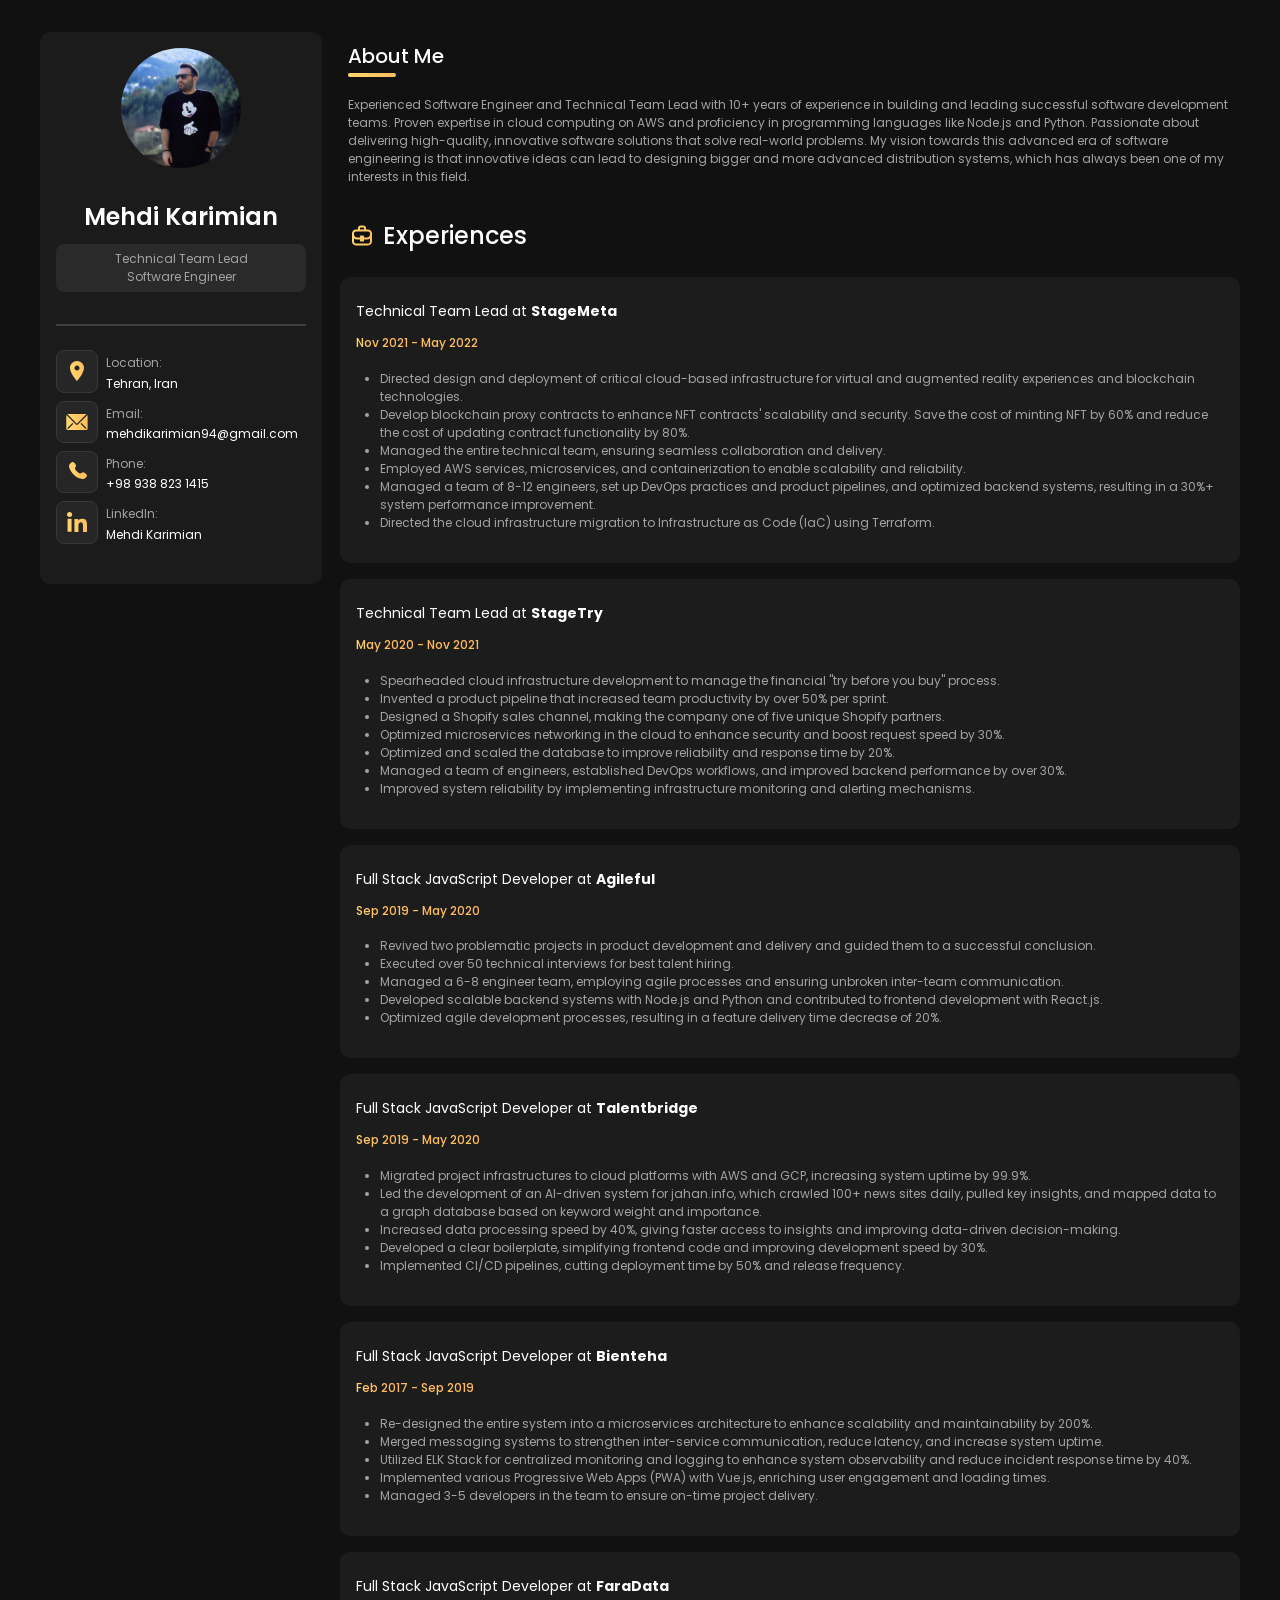
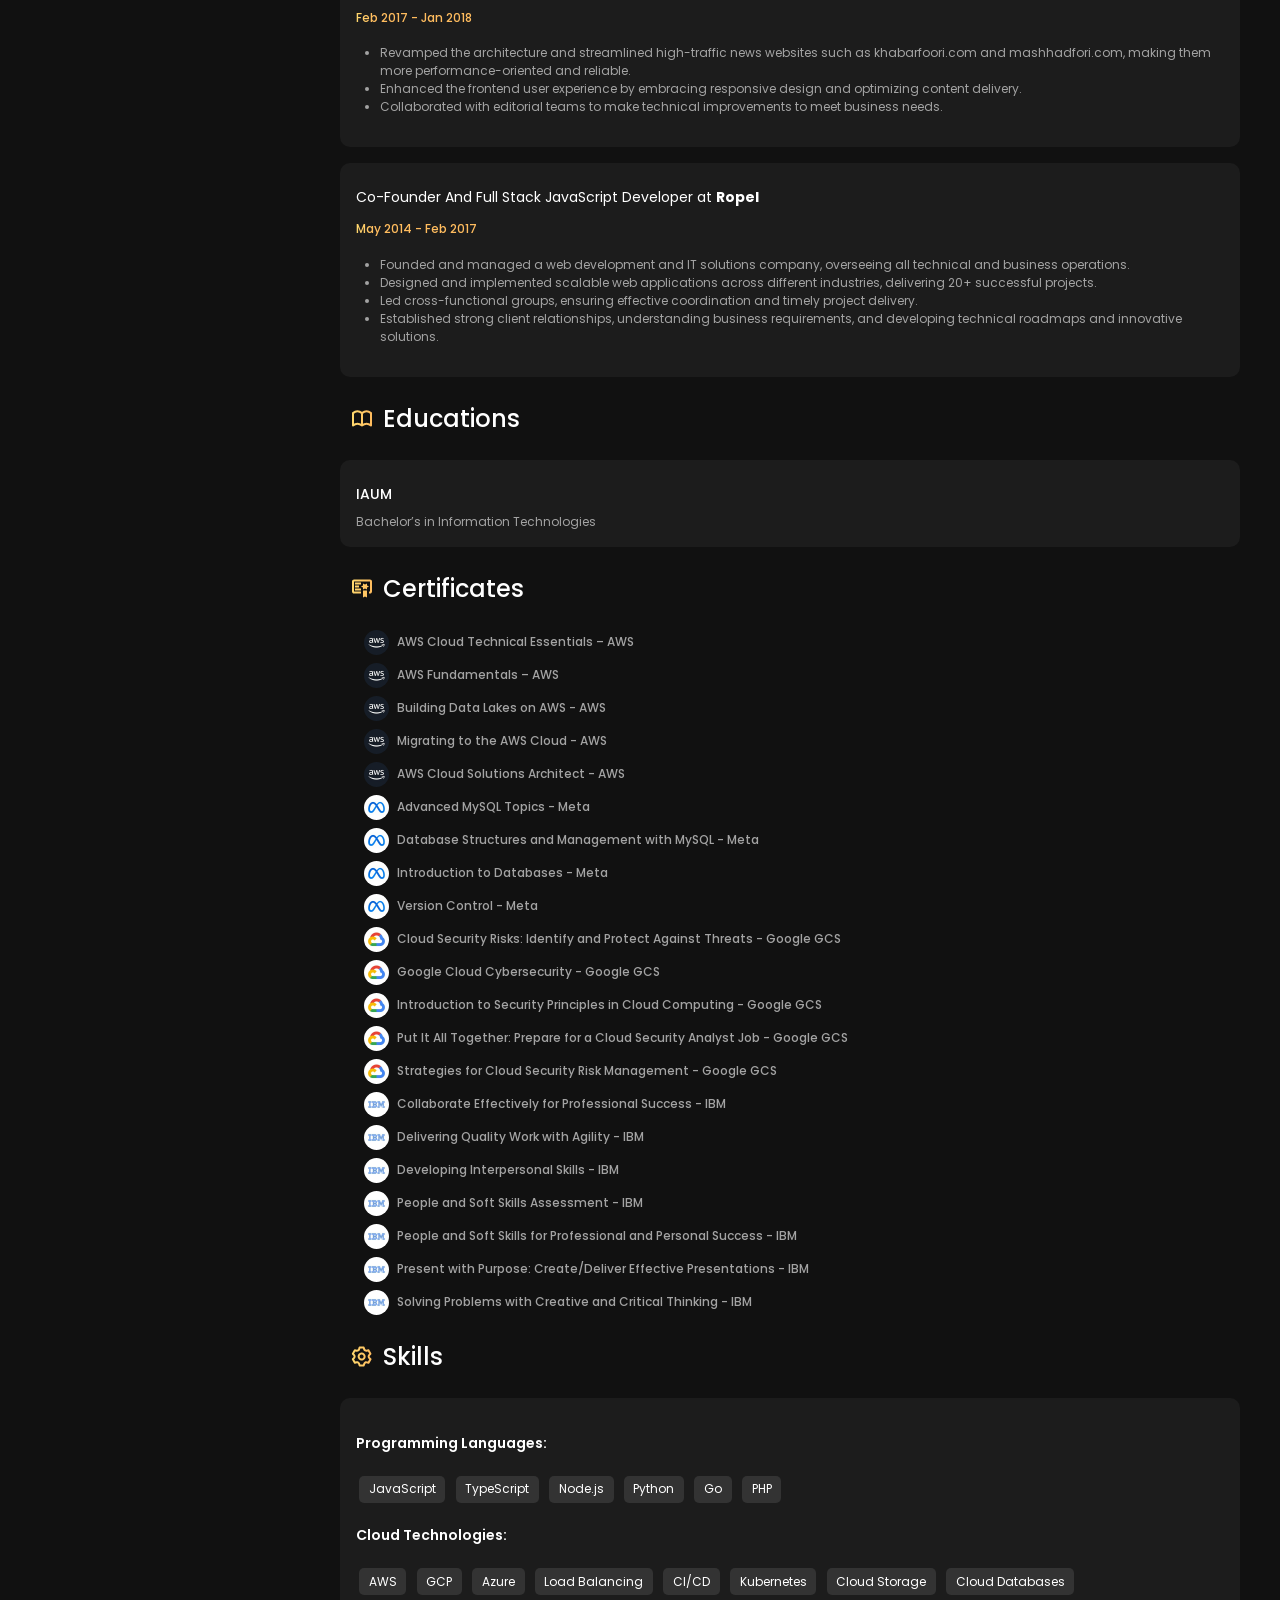
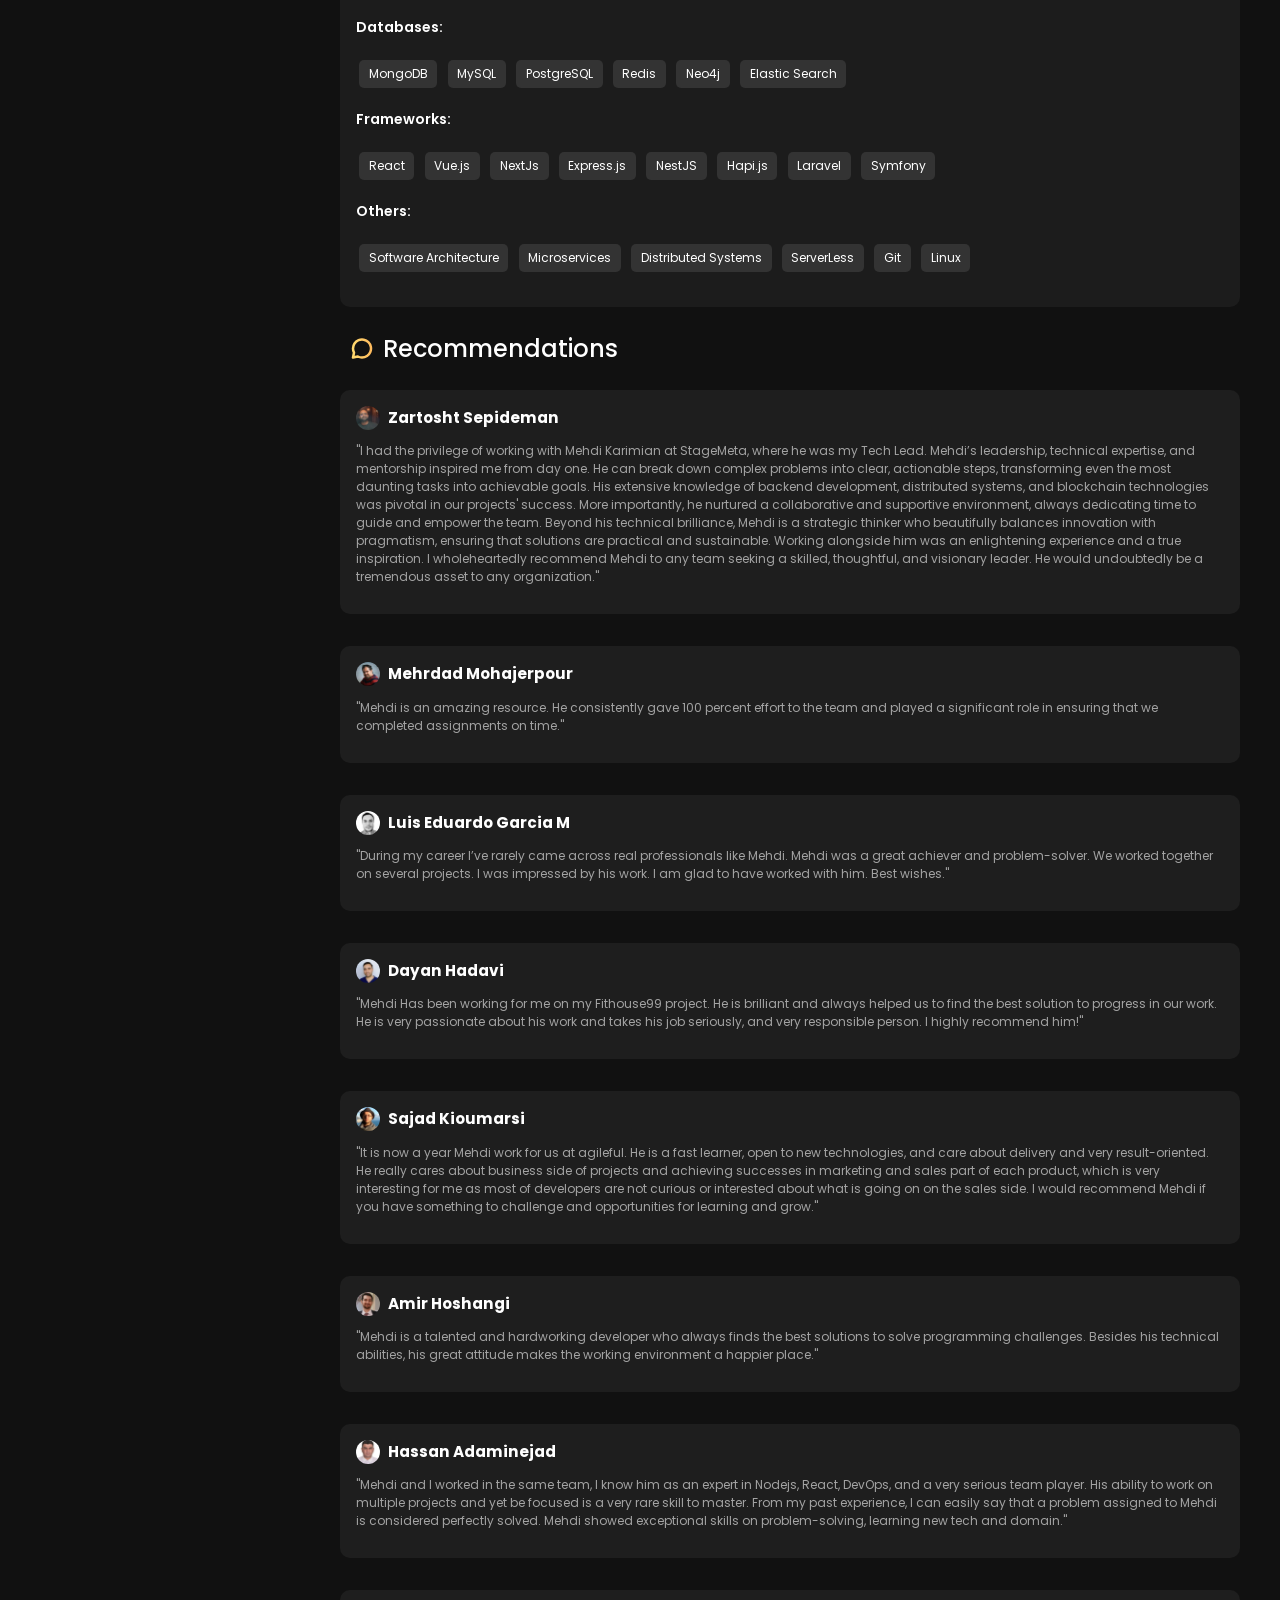
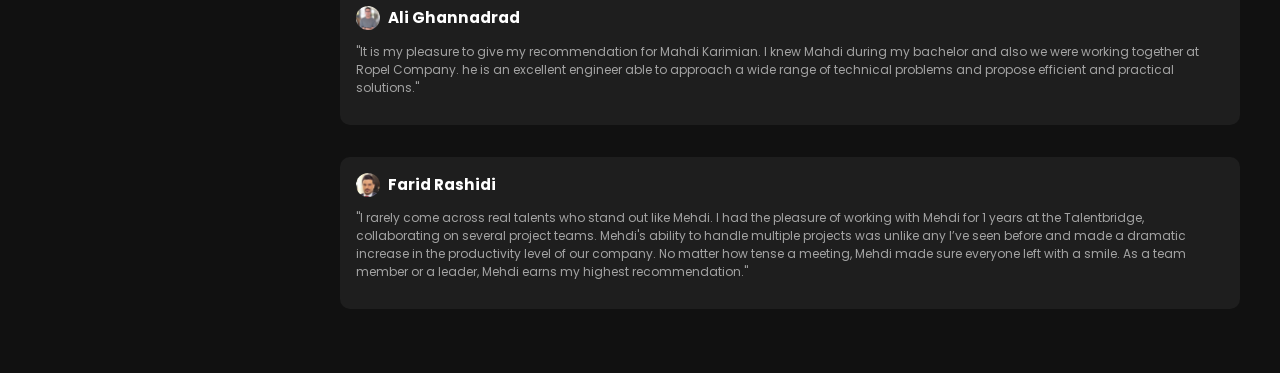
==== index.html @ 697c8443 "fix" ====
<!DOCTYPE html>
<html lang="en">
  <head>
    <meta charset="UTF-8" />
    <meta name="viewport" content="width=device-width" />
    <meta name="title" content="Mehdi Karimian" />
    <meta name="description" content="Mehdi Karimian | Technical Team Lead | Software Engineer | Experienced Software Engineer and Technical Team Lead with 10+ years
    of experience in building and leading successful software
    development teams">
    <meta name="keywords" content="Mehdi Karimian, Technical Team Lead, Software Engineer">
    <meta name="author" content="Mehdi Karimian">
    <title>Mehdi Karimian – Portfolio</title>
    <link rel="stylesheet" href="styles.css" />
  </head>
  <body>
    <div class="container">
      <aside class="sidebar">
        <div class="fixed">
          <img
            src="images/profile.jpg"
            alt="Mehdi Karimian"
            class="profile-pic"
          />
          <h1>Mehdi Karimian</h1>
          <h2>
            Technical Team Lead
            <br />
            Software Engineer
          </h2>
          <section class="contact">
            <div class="contact-card">
              <div class="img-wrapper"><img src="images/location.svg" alt="location" /></div>
              <div class="contact-wrapper">
                <span>Location:</span>
                <p>Tehran, Iran</p>
              </div>
            </div>
            <div class="contact-card">
              <div class="img-wrapper"><img src="images/email.svg" alt="email" /></div>
              <div class="contact-wrapper">
                <span>Email:</span>
                <p><a href="mailto:mehdikarimian94@gmail.com" >mehdikarimian94@gmail.com</a></p>
              </div>
            </div>
            <div class="contact-card">
              <div class="img-wrapper"><img src="images/phone.svg" alt="phone" /></div>
              <div class="contact-wrapper">
                <span>Phone:</span>
                <p><a href="tel:+989388231415" >+98 938 823 1415 </a></p>
              </div>
            </div>
            <div class="contact-card">
              <div class="img-wrapper"><img src="images/linkdin.svg" alt="linkdin" /></div>
              <div class="contact-wrapper">
                <span>LinkedIn:</span>
                <p>
                  <a
                    href="https://www.linkedin.com/in/mehdi-karimian-1b0b4a1a8/"
                  >
                  Mehdi Karimian
                  </a>
                </p>
              </div>
            </div>
          </section>
        </div>
      </aside>

      <main>
        <section class="summary">
          <h3>About Me</h3>
          <img src="images/Rectangle 2.svg" class="line" />
          <p>
            Experienced Software Engineer and Technical Team Lead with 10+ years
            of experience in building and leading successful software
            development teams. Proven expertise in cloud computing on AWS and
            proficiency in programming languages like Node.js and Python.
            Passionate about delivering high-quality, innovative software
            solutions that solve real-world problems. My vision towards this
            advanced era of software engineering is that innovative ideas can
            lead to designing bigger and more advanced distribution systems,
            which has always been one of my interests in this field.
          </p>
        </section>
        <section class="experiences">
          <h3>
            <img src="images/fluent_briefcase-12-regular.svg" />Experiences
          </h3>
          <div class="experience-card">
            <h4>Technical Team Lead at <strong>StageMeta</strong></h4>
            <span class="date">Nov 2021 - May 2022</span>
            <ul>
              <li>
                Directed design and deployment of critical cloud-based
                infrastructure for virtual and augmented reality experiences and
                blockchain technologies.
              </li>
              <li>
                Develop blockchain proxy contracts to enhance NFT contracts'
                scalability and security. Save the cost of minting NFT by 60%
                and reduce the cost of updating contract functionality by 80%.
              </li>
              <li>
                Managed the entire technical team, ensuring seamless
                collaboration and delivery.
              </li>
              <li>
                Employed AWS services, microservices, and containerization to
                enable scalability and reliability.
              </li>
              <li>
                Managed a team of 8-12 engineers, set up DevOps practices and
                product pipelines, and optimized backend systems, resulting in a
                30%+ system performance improvement.
              </li>
              <li>
                Directed the cloud infrastructure migration to Infrastructure as
                Code (IaC) using Terraform.
              </li>
            </ul>
          </div>
          <div class="experience-card">
            <h4>Technical Team Lead at <strong>StageTry</strong></h4>
            <span class="date">May 2020 - Nov 2021</span>
            <ul>
              <li>
                Spearheaded cloud infrastructure development to manage the
                financial "try before you buy" process.
              </li>
              <li>
                Invented a product pipeline that increased team productivity by
                over 50% per sprint.
              </li>
              <li>
                Designed a Shopify sales channel, making the company one of five
                unique Shopify partners.
              </li>
              <li>
                Optimized microservices networking in the cloud to enhance
                security and boost request speed by 30%.
              </li>
              <li>
                Optimized and scaled the database to improve reliability and
                response time by 20%.
              </li>
              <li>
                Managed a team of engineers, established DevOps workflows, and
                improved backend performance by over 30%.
              </li>
              <li>
                Improved system reliability by implementing infrastructure
                monitoring and alerting mechanisms.
              </li>
            </ul>
          </div>
          <div class="experience-card">
            <h4>
              Full Stack JavaScript Developer at <strong>Agileful</strong>
            </h4>
            <span class="date">Sep 2019 - May 2020</span>
            <ul>
              <li>
                Revived two problematic projects in product development and
                delivery and guided them to a successful conclusion.
              </li>
              <li>
                Executed over 50 technical interviews for best talent hiring.
              </li>
              <li>
                Managed a 6-8 engineer team, employing agile processes and
                ensuring unbroken inter-team communication.
              </li>
              <li>
                Developed scalable backend systems with Node.js and Python and
                contributed to frontend development with React.js.
              </li>
              <li>
                Optimized agile development processes, resulting in a feature
                delivery time decrease of 20%.
              </li>
            </ul>
          </div>
          <div class="experience-card">
            <h4>
              Full Stack JavaScript Developer at <strong>Talentbridge</strong>
            </h4>
            <span class="date">Sep 2019 - May 2020</span>
            <ul>
              <li>
                Migrated project infrastructures to cloud platforms with AWS and
                GCP, increasing system uptime by 99.9%.
              </li>
              <li>
                Led the development of an AI-driven system for jahan.info, which
                crawled 100+ news sites daily, pulled key insights, and mapped
                data to a graph database based on keyword weight and importance.
              </li>
              <li>
                Increased data processing speed by 40%, giving faster access to
                insights and improving data-driven decision-making.
              </li>
              <li>
                Developed a clear boilerplate, simplifying frontend code and
                improving development speed by 30%.
              </li>
              <li>
                Implemented CI/CD pipelines, cutting deployment time by 50% and
                release frequency.
              </li>
            </ul>
          </div>
          <div class="experience-card">
            <h4>
              Full Stack JavaScript Developer at <strong>Bienteha</strong>
            </h4>
            <span class="date">Feb 2017 - Sep 2019</span>
            <ul>
              <li>
                Re-designed the entire system into a microservices architecture
                to enhance scalability and maintainability by 200%.
              </li>
              <li>
                Merged messaging systems to strengthen inter-service
                communication, reduce latency, and increase system uptime.
              </li>
              <li>
                Utilized ELK Stack for centralized monitoring and logging to
                enhance system observability and reduce incident response time
                by 40%.
              </li>
              <li>
                Implemented various Progressive Web Apps (PWA) with Vue.js,
                enriching user engagement and loading times.
              </li>
              <li>
                Managed 3-5 developers in the team to ensure on-time project
                delivery.
              </li>
            </ul>
          </div>
          <div class="experience-card">
            <h4>
              Full Stack JavaScript Developer at <strong>FaraData</strong>
            </h4>
            <span class="date">Feb 2017 - Jan 2018</span>
            <ul>
              <li>
                Revamped the architecture and streamlined high-traffic news
                websites such as khabarfoori.com and mashhadfori.com, making
                them more performance-oriented and reliable.
              </li>
              <li>
                Enhanced the frontend user experience by embracing responsive
                design and optimizing content delivery.
              </li>
              <li>
                Collaborated with editorial teams to make technical improvements
                to meet business needs.
              </li>
            </ul>
          </div>
          <div class="experience-card">
            <h4>
              Co-Founder And Full Stack JavaScript Developer at
              <strong>Ropel</strong>
            </h4>
            <span class="date">May 2014 - Feb 2017</span>
            <ul>
              <li>
                Founded and managed a web development and IT solutions company,
                overseeing all technical and business operations.
              </li>
              <li>
                Designed and implemented scalable web applications across
                different industries, delivering 20+ successful projects.
              </li>
              <li>
                Led cross-functional groups, ensuring effective coordination and
                timely project delivery.
              </li>
              <li>
                Established strong client relationships, understanding business
                requirements, and developing technical roadmaps and innovative
                solutions.
              </li>
            </ul>
          </div>
        </section>

        <section class="educations">
          <h3><img src="images/majesticons_book-open-line.svg" />Educations</h3>
          <div class="educations-card">
            <h4>IAUM</h4>
            <p>Bachelor’s in Information Technologies</p>
          </div>
        </section>

        <section class="certificates">
          <h3><img src="images/mdi_certificate-outline.svg" />Certificates</h3>
          <ul>
            <li>
              <img src="images/aws.jpg" /><a
                href="certificates/Coursera 09Z30T3QL11M.pdf"
                >AWS Cloud Technical Essentials – AWS</a
              >
            </li>
            <li>
              <img src="images/aws.jpg" /><a
                href="certificates/Coursera CIQCFV7AMRJR.pdf"
                >AWS Fundamentals – AWS</a
              >
            </li>
            <li>
              <img src="images/aws.jpg" /><a
                href="certificates/Coursera TDGAMO2J889L.pdf"
                >Building Data Lakes on AWS - AWS</a
              >
            </li>
            <li>
              <img src="images/aws.jpg" /><a
                href="certificates/Coursera K7TWTF9P9IG5.pdf"
                >Migrating to the AWS Cloud - AWS</a
              >
            </li>
            <li>
              <img src="images/aws.jpg" /><a
                href="certificates/Coursera F5P8YBXS1Y29.pdf"
                >AWS Cloud Solutions Architect - AWS</a
              >
            </li>
            <li>
              <img src="images/meta.jpg" /><a
                href="certificates/Coursera X2REZMHTD3PL.pdf"
                >Advanced MySQL Topics - Meta</a
              >
            </li>
            <li>
              <img src="images/meta.jpg" /><a
                href="certificates/Coursera KUOHPNK61U7X.pdf"
                >Database Structures and Management with MySQL - Meta</a
              >
            </li>
            <li>
              <img src="images/meta.jpg" /><a
                href="certificates/Coursera CIJCN30WI7P8.pdf"
                >Introduction to Databases - Meta</a
              >
            </li>
            <li>
              <img src="images/meta.jpg" /><a
                href="certificates/Coursera CC17MNTJRT1U.pdf"
                >Version Control - Meta</a
              >
            </li>
            <li>
              <img src="images/gcs.jpg" /><a
                href="certificates/Coursera MDVH7SYGYMBP.pdf"
                >Cloud Security Risks: Identify and Protect Against Threats -
                Google GCS</a
              >
            </li>
            <li>
              <img src="images/gcs.jpg" /><a
                href="certificates/Coursera VNEJALKCZ0KL.pdf"
                >Google Cloud Cybersecurity - Google GCS</a
              >
            </li>
            <li>
              <img src="images/gcs.jpg" /><a
                href="certificates/Coursera S21UGSKRME1N.pdf"
                >Introduction to Security Principles in Cloud Computing - Google
                GCS</a
              >
            </li>
            <li>
              <img src="images/gcs.jpg" /><a
                href="certificates/Coursera LAEH9IMCHQJ2.pdf"
                >Put It All Together: Prepare for a Cloud Security Analyst Job -
                Google GCS</a
              >
            </li>
            <li>
              <img src="images/gcs.jpg" /><a
                href="certificates/Coursera SHL2DWUS9A2Z.pdf"
                >Strategies for Cloud Security Risk Management - Google GCS</a
              >
            </li>
            <li>
              <img src="images/ibm.jpg" /><a
                href="certificates/Coursera 9AUE9RX2PEDK.pdf"
                >Collaborate Effectively for Professional Success - IBM</a
              >
            </li>
            <li>
              <img src="images/ibm.jpg" /><a
                href="certificates/Coursera VXCGDV4GGDRI.pdf"
                >Delivering Quality Work with Agility - IBM</a
              >
            </li>
            <li>
              <img src="images/ibm.jpg" /><a
                href="certificates/Coursera 20PDNYVBOOAL.pdf"
                >Developing Interpersonal Skills - IBM</a
              >
            </li>
            <li>
              <img src="images/ibm.jpg" /><a
                href="certificates/Coursera 49W0VSHA1QA5.pdf"
                >People and Soft Skills Assessment - IBM</a
              >
            </li>
            <li>
              <img src="images/ibm.jpg" /><a
                href="certificates/Coursera VMMNTJGV6VDQ.pdf"
                >People and Soft Skills for Professional and Personal Success -
                IBM</a
              >
            </li>
            <li>
              <img src="images/ibm.jpg" /><a
                href="certificates/Coursera GTHMFHWNY1CW.pdf"
                >Present with Purpose: Create/Deliver Effective Presentations -
                IBM</a
              >
            </li>
            <li>
              <img src="images/ibm.jpg" /><a
                href="certificates/Coursera YQZA3QTFITTS.pdf"
                >Solving Problems with Creative and Critical Thinking - IBM</a
              >
            </li>
          </ul>
        </section>

        <section class="skills">
          <h3><img src="images/uil_setting.svg" />Skills</h3>
          <div class="skills-card">
            <div>
              <h4>Programming Languages:</h4>
              <span>JavaScript</span>
              <span>TypeScript</span>
              <span>Node.js</span>
              <span>Python</span>
              <span>Go</span>
              <span>PHP</span>
            </div>
            <div>
              <h4>Cloud Technologies:</h4>
              <span>AWS</span>
              <span>GCP</span>
              <span>Azure</span>
              <span>Load Balancing</span>
              <span>CI/CD</span>
              <span>Kubernetes</span>
              <span>Cloud Storage</span>
              <span>Cloud Databases</span>
            </div>
            <div>
              <h4>Databases:</h4>
              <span>MongoDB</span>
              <span>MySQL</span>
              <span>PostgreSQL</span>
              <span>Redis</span>
              <span>Neo4j</span>
              <span>Elastic Search</span>
            </div>
            <div>
              <h4>Frameworks:</h4>
              <span>React</span>
              <span>Vue.js</span>
              <span>NextJs</span>
              <span>Express.js</span>
              <span>NestJS</span>
              <span>Hapi.js</span>
              <span>Laravel</span>
              <span>Symfony</span>
            </div>
            <div>
              <h4>Others:</h4>
              <span>Software Architecture</span>
              <span>Microservices</span>
              <span>Distributed Systems</span>
              <span>ServerLess</span>
              <span>Git</span>
              <span>Linux</span>
            </div>
          </div>
        </section>

        <section class="recommendations">
          <h3>
            <img src="images/iconamoon_comment-bold.svg" />Recommendations
          </h3>
          <div class="recommendation-card">
            <a href="https://www.linkedin.com/in/zartoshtsepideman">
              <img
                src="images/zartosht.jpg"
                alt="Zartosht Sepideman"
                class="profile-pic"
              />
              Zartosht Sepideman
            </a>
            <p>
              "I had the privilege of working with Mehdi Karimian at StageMeta,
              where he was my Tech Lead. Mehdi’s leadership, technical
              expertise, and mentorship inspired me from day one. He can break
              down complex problems into clear, actionable steps, transforming
              even the most daunting tasks into achievable goals. His extensive
              knowledge of backend development, distributed systems, and
              blockchain technologies was pivotal in our projects' success. More
              importantly, he nurtured a collaborative and supportive
              environment, always dedicating time to guide and empower the team.
              Beyond his technical brilliance, Mehdi is a strategic thinker who
              beautifully balances innovation with pragmatism, ensuring that
              solutions are practical and sustainable. Working alongside him was
              an enlightening experience and a true inspiration. I
              wholeheartedly recommend Mehdi to any team seeking a skilled,
              thoughtful, and visionary leader. He would undoubtedly be a
              tremendous asset to any organization."
            </p>
          </div>
          <div class="recommendation-card">
            <a href="https://www.linkedin.com/in/mehrdad-mohajerpour">
              <img
                src="images/mehrdad.jpg"
                alt="Mehrdad Mohajerpour"
                class="profile-pic"
              />
              Mehrdad Mohajerpour
            </a>
            <p>
              "Mehdi is an amazing resource. He consistently gave 100 percent
              effort to the team and played a significant role in ensuring that
              we completed assignments on time."
            </p>
          </div>
          <div class="recommendation-card">
            <a
              href="https://www.linkedin.com/in/luis-eduardo-garcia-m-85912738"
            >
              <img
                src="images/luis.jpg"
                alt="Luis Eduardo Garcia M"
                class="profile-pic"
              />
              Luis Eduardo Garcia M
            </a>
            <p>
              "During my career I’ve rarely came across real professionals like
              Mehdi. Mehdi was a great achiever and problem-solver. We worked
              together on several projects. I was impressed by his work. I am
              glad to have worked with him. Best wishes."
            </p>
          </div>
          <div class="recommendation-card">
            <a href="https://www.linkedin.com/in/dayan-hadavi-812594140">
              <img
                src="images/dayan.jpg"
                alt="Dayan Hadavi"
                class="profile-pic"
              />
              Dayan Hadavi
            </a>
            <p>
              "Mehdi Has been working for me on my Fithouse99 project. He is
              brilliant and always helped us to find the best solution to
              progress in our work. He is very passionate about his work and
              takes his job seriously, and very responsible person. I highly
              recommend him!"
            </p>
          </div>
          <div class="recommendation-card">
            <a href="hhttps://www.linkedin.com/in/sajad-kioumarsi">
              <img
                src="images/sajad.jpg"
                alt="Sajad Kioumarsi"
                class="profile-pic"
              />
              Sajad Kioumarsi
            </a>
            <p>
              "It is now a year Mehdi work for us at agileful. He is a fast
              learner, open to new technologies, and care about delivery and
              very result-oriented. He really cares about business side of
              projects and achieving successes in marketing and sales part of
              each product, which is very interesting for me as most of
              developers are not curious or interested about what is going on on
              the sales side. I would recommend Mehdi if you have something to
              challenge and opportunities for learning and grow."
            </p>
          </div>
          <div class="recommendation-card">
            <a href="https://www.linkedin.com/in/amirhooshangi">
              <img
                src="images/amir.jpg"
                alt="Amir Hoshangi"
                class="profile-pic"
              />
              Amir Hoshangi</a
            >
            <p>
              "Mehdi is a talented and hardworking developer who always finds
              the best solutions to solve programming challenges. Besides his
              technical abilities, his great attitude makes the working
              environment a happier place."
            </p>
          </div>
          <div class="recommendation-card">
            <a href="https://www.linkedin.com/in/hassan-adaminejad/">
              <img
                src="images/hassan.jpg"
                alt="Hassan Adaminejad"
                class="profile-pic"
              />
              Hassan Adaminejad</a
            >
            <p>
              "Mehdi and I worked in the same team, I know him as an expert in
              Nodejs, React, DevOps, and a very serious team player. His ability
              to work on multiple projects and yet be focused is a very rare
              skill to master. From my past experience, I can easily say that a
              problem assigned to Mehdi is considered perfectly solved. Mehdi
              showed exceptional skills on problem-solving, learning new tech
              and domain."
            </p>
          </div>
          <div class="recommendation-card">
            <a href="https://www.linkedin.com/in/ali-ghannadrad-478a5185/">
              <img
                src="images/ali.jpg"
                alt="Ali Ghannadrad"
                class="profile-pic"
              />
              Ali Ghannadrad
            </a>
            <p>
              "It is my pleasure to give my recommendation for Mahdi Karimian. I
              knew Mahdi during my bachelor and also we were working together at
              Ropel Company. he is an excellent engineer able to approach a wide
              range of technical problems and propose efficient and practical
              solutions."
            </p>
          </div>
          <div class="recommendation-card">
            <a href="https://www.linkedin.com/in/farid-rashidi-5a71b3152/">
              <img
                src="images/farid.jpg"
                alt="Farid Rashidi"
                class="profile-pic"
              />
              Farid Rashidi
            </a>
            <p>
              "I rarely come across real talents who stand out like Mehdi. I had
              the pleasure of working with Mehdi for 1 years at the
              Talentbridge, collaborating on several project teams. Mehdi's
              ability to handle multiple projects was unlike any I’ve seen
              before and made a dramatic increase in the productivity level of
              our company. No matter how tense a meeting, Mehdi made sure
              everyone left with a smile. As a team member or a leader, Mehdi
              earns my highest recommendation."
            </p>
          </div>
        </section>
      </main>
    </div>
  </body>
</html>
---- styles.css ----
@import url('https://fonts.googleapis.com/css2?family=Poppins:ital,wght@0,100;0,200;0,300;0,400;0,500;0,600;0,700;0,800;0,900;1,100;1,200;1,300;1,400;1,500;1,600;1,700;1,800;1,900&family=Wittgenstein:ital,wght@0,400..900;1,400..900&display=swap');
body {
    margin: 0;
    font-family: Poppins, Tahoma, Geneva, Verdana, sans-serif;
    background-color: #111;
    color: #ffffff;
    line-height: 1.6;
    font-size: 0.95rem;
  }

  a {
    color: #ffffff;
    text-decoration: none;
    text-style: none;
    font-weight: bold;
    }
  
  .container {
    display: flex;
    max-width: 1200px;
    margin: auto;
    padding: 2rem;
  }
  
  .sidebar {
    width: 250px;
    position: fixed;
    padding: 1rem;
    background-color: #1b1b1b;
    border-radius: 10px;
    margin-right: 2rem;
    text-align: center;
  }
  
  .profile-pic {
    width: 120px;
    height: 120px;
    border-radius: 50%;
    object-fit: cover;
    margin-bottom: 1rem;
  }
  
  .sidebar h1 {
    color: #FFF;
    font-family: Poppins;
    font-size: 1.5rem;
    font-style: normal;
    font-weight: 600;
    line-height: normal;
    margin: 0.5rem;
  }
  
  .sidebar h2 {
    display: flex;
    padding: 0.375rem 1rem;
    justify-content: center;
    align-items: center;
    gap: 0.625rem;
    border-radius: 0.5rem;
    background: #2A2A2A;
    color: #A3A3A3;
    font-size: 0.75rem;
    font-style: normal;
    font-weight: 400;
    line-height: normal;
    margin-bottom: 2rem;
  }

  .sidebar .contact  {
    border-top: #404040 solid 2px;
    padding: 1rem 0rem;
  }

  .sidebar .contact .contact-card {
    display: flex;
    margin: 0.5rem 0rem;
  }

  .sidebar .contact .contact-card .img-wrapper {
    display: flex;
    padding: 0.5rem;
    align-items: center;
    gap: 0.625rem;
    border-radius: 0.5rem;
    border: 1px solid #383838;
    background: #262626;
  }

  .sidebar .contact .contact-card img {
    width: 1.5rem;
    height: 1.5rem;
    aspect-ratio: 1/1;
  }

  .sidebar .contact .contact-card a {
    font-weight: normal;
  }

  .sidebar .contact .contact-card .contact-wrapper {
    flex:2;
    text-align: left;
    padding: 0rem 0.5rem;
  }

  .sidebar .contact p {
    color: #FFF;
    font-size: 0.75rem;
    font-style: normal;
    font-weight: 400;
    line-height: normal;
    margin: 0px
  }

  .sidebar .contact span {
    color: #A3A3A3;
    font-size: 0.75rem;
    font-style: normal;
    font-weight: 400;
    line-height: normal;
  }

  .experiences h3, .educations h3, .certificates h3, .skills h3, .recommendations h3  {
    display: flex;
  }

  .experiences img, .educations img, .certificates img, .skills img, .recommendations img  {
    margin: 0rem 0.6rem;
  }

  main {
    margin-left: 300px;
  }
  
  h3 {
    color: #FFF;
    font-family: Poppins;
    font-size: 1.5rem;
    font-style: normal;
    font-weight: 500;
    line-height: normal;
  }

  .summary {
    justify-content: space-between;
    align-items: center;
    margin-bottom: 2rem;
    padding: 0rem 0.5rem;
  }

  .summary h3 {
    color: #FFF;
    margin-bottom: 0px;
    font-family: Poppins;
    font-size: 1.25rem;
    font-style: normal;
    font-weight: 500;
    line-height: 0.5rem;
  }

  .summary p {
    color: #A3A3A3;
    font-family: Poppins;
    font-size: 0.75rem;
    font-style: normal;
    font-weight: 400;
    line-height: normal;
  }
  
  .experience-card {
    background-color: #1c1c1c;
    padding: 1rem;
    border-radius: 10px;
    margin-bottom: 1rem;
  }
  .experiences div:nth-of-type(1) {
    margin-top: 0px !important;
  }
  
  .experience-card h4 {
    color: #FFF;
    font-size: 0.875rem;
    font-style: normal;
    font-weight: 400;
    line-height: normal;
    margin: 0.5rem 0rem;
  }

  .experience-card .date {
    font-size: 0.75rem;
    font-style: normal;
    font-weight: 500;
    line-height: normal;
    background: linear-gradient(90deg, #FFD86E 0%, #FFBC5E 15.4%);
    background-clip: text;
    -webkit-background-clip: text;
    -webkit-text-fill-color: transparent;
  }
  
  .experience-card ul {
    list-style-type: disc;
    padding-left: 1.5rem;
  }
  .experience-card ul li {
    color: #A3A3A3;
    font-size: 0.75rem;
    font-style: normal;
    font-weight: 400;
    line-height: normal;
  }

  .educations .educations-card {
    background-color: #1c1c1c;
    padding: 1rem;
    border-radius: 10px;
    margin-bottom: 1rem;
  }

  .educations h4 {
    color: #FFF;
    font-size: 0.875rem;
    font-style: normal;
    font-weight: 500;
    line-height: normal;
    margin: 0.5rem 0rem;
  }

  .educations p {
    color: #A3A3A3;
    font-size: 0.75rem;
    font-style: normal;
    font-weight: 400;
    line-height: normal;
    margin: 0;
  }

  .certificates ul {
    margin: 0rem;
    padding-left: 1.5rem;
  }

  .certificates li {  
    list-style: none;
    line-height: 1.5rem;
    display: flex;
    margin-bottom: 0.5rem;
  }

  .certificates li img {
    width: 25px;
    height: 25px;
    border-radius: 50%;
    object-fit: cover;
    margin: 0px 8px 0px 0px;
  }

  .certificates li a {
    color: #A3A3A3;
    font-style: normal;
    font-weight: 500;
    font-size: 0.75rem;
  }

  .certificates li span {
    color: #FFF;
  }

  .skills .skills-card {
    background-color: #1c1c1c;
    padding: 1rem;
    border-radius: 10px;
    margin-bottom: 1rem;
  }

  .skills .skills-card h4 {
    color: #FFF;
    font-size: 0.875rem;
    font-style: normal;
    font-weight: 600;
    line-height: normal;
  }

  .skills div {
    margin-bottom: 1rem;
  }
  
  .skills span {
    background: #333;
    padding: 0.3rem 0.6rem;
    margin: 0.2rem;
    display: inline-block;
    border-radius: 5px;
    color: #FFF;
    font-family: Poppins;
    font-size: 0.75rem;
    font-style: normal;
    font-weight: 400;
    line-height: normal;
  }
  
  .recommendation-card {
    background: #1e1e1e;
    padding: 1rem;
    border-radius: 10px;
    margin-bottom: 2rem;
  }

  .recommendation-card h4 {
    color: #FFF;
    font-family: Poppins;
    font-size: 0.875rem;
    font-style: normal;
    font-weight: 600;
    line-height: normal;
  }

  .recommendation-card a {
    display: flex;
  }

  .recommendation-card img {
    width: 24px;
    height: 24px;
    border-radius: 50%;
    object-fit: cover;
    margin: 0px 8px 0px 0px;
  }

  .recommendation-card p {
    overflow: hidden;
    color: #A3A3A3;
    text-overflow: ellipsis;
    font-size: 0.75rem;
    font-style: normal;
    font-weight: 400;
    line-height: normal;
  }

  .linkedin a, .certificates a {
    font-weight: normal;
  }
  

  @media screen and (max-width: 768px) {
    .container {
      flex-direction: column;
      padding: 1rem;
    }
  
    .sidebar {
      width: 100%;
      position: relative;
      margin-right: 0;
      margin-bottom: 2rem;
    }
  
    main {
      margin-left: 0;
    }
  
    .summary {
      flex-direction: column;
    }
  
    .summary h3 {
      margin-bottom: 0.5rem;
    }
  
    .experience-card, .educations-card, .skills-card, .recommendation-card {
      margin-bottom: 1rem;
    }
  }
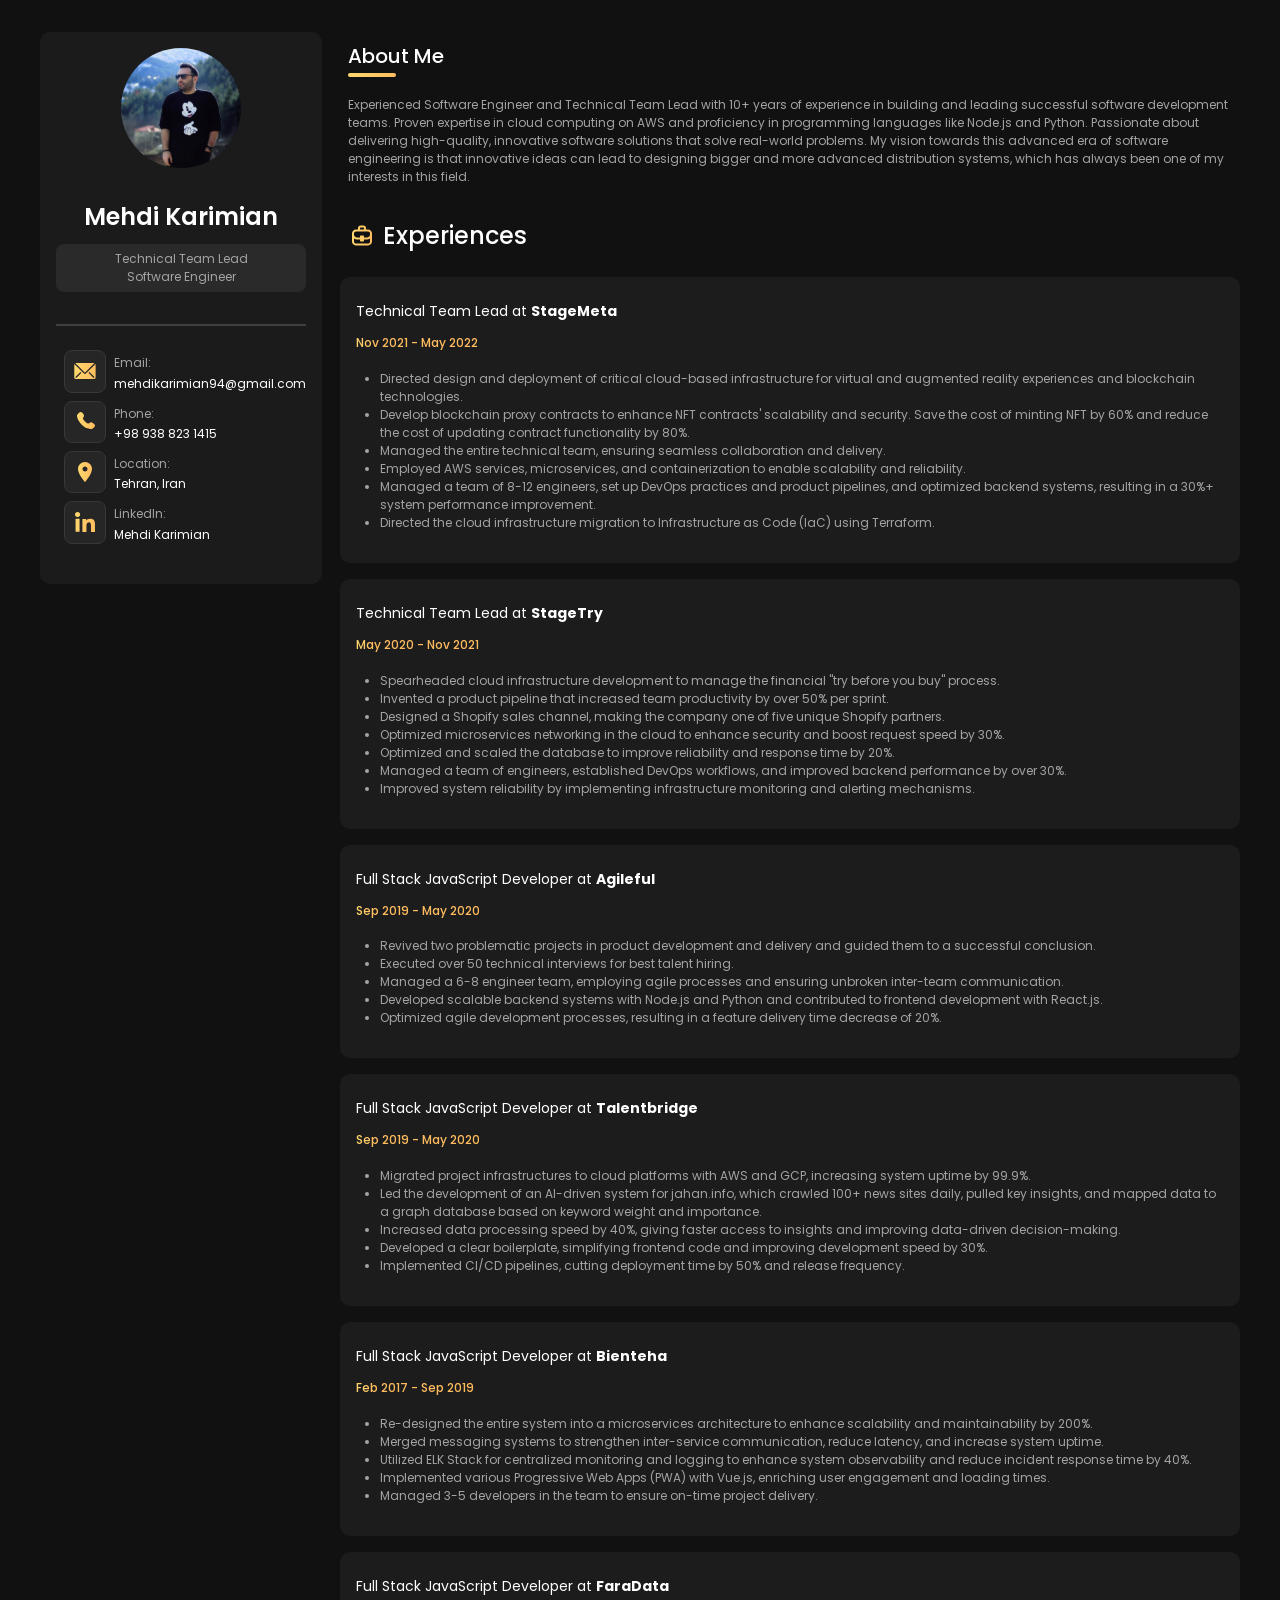
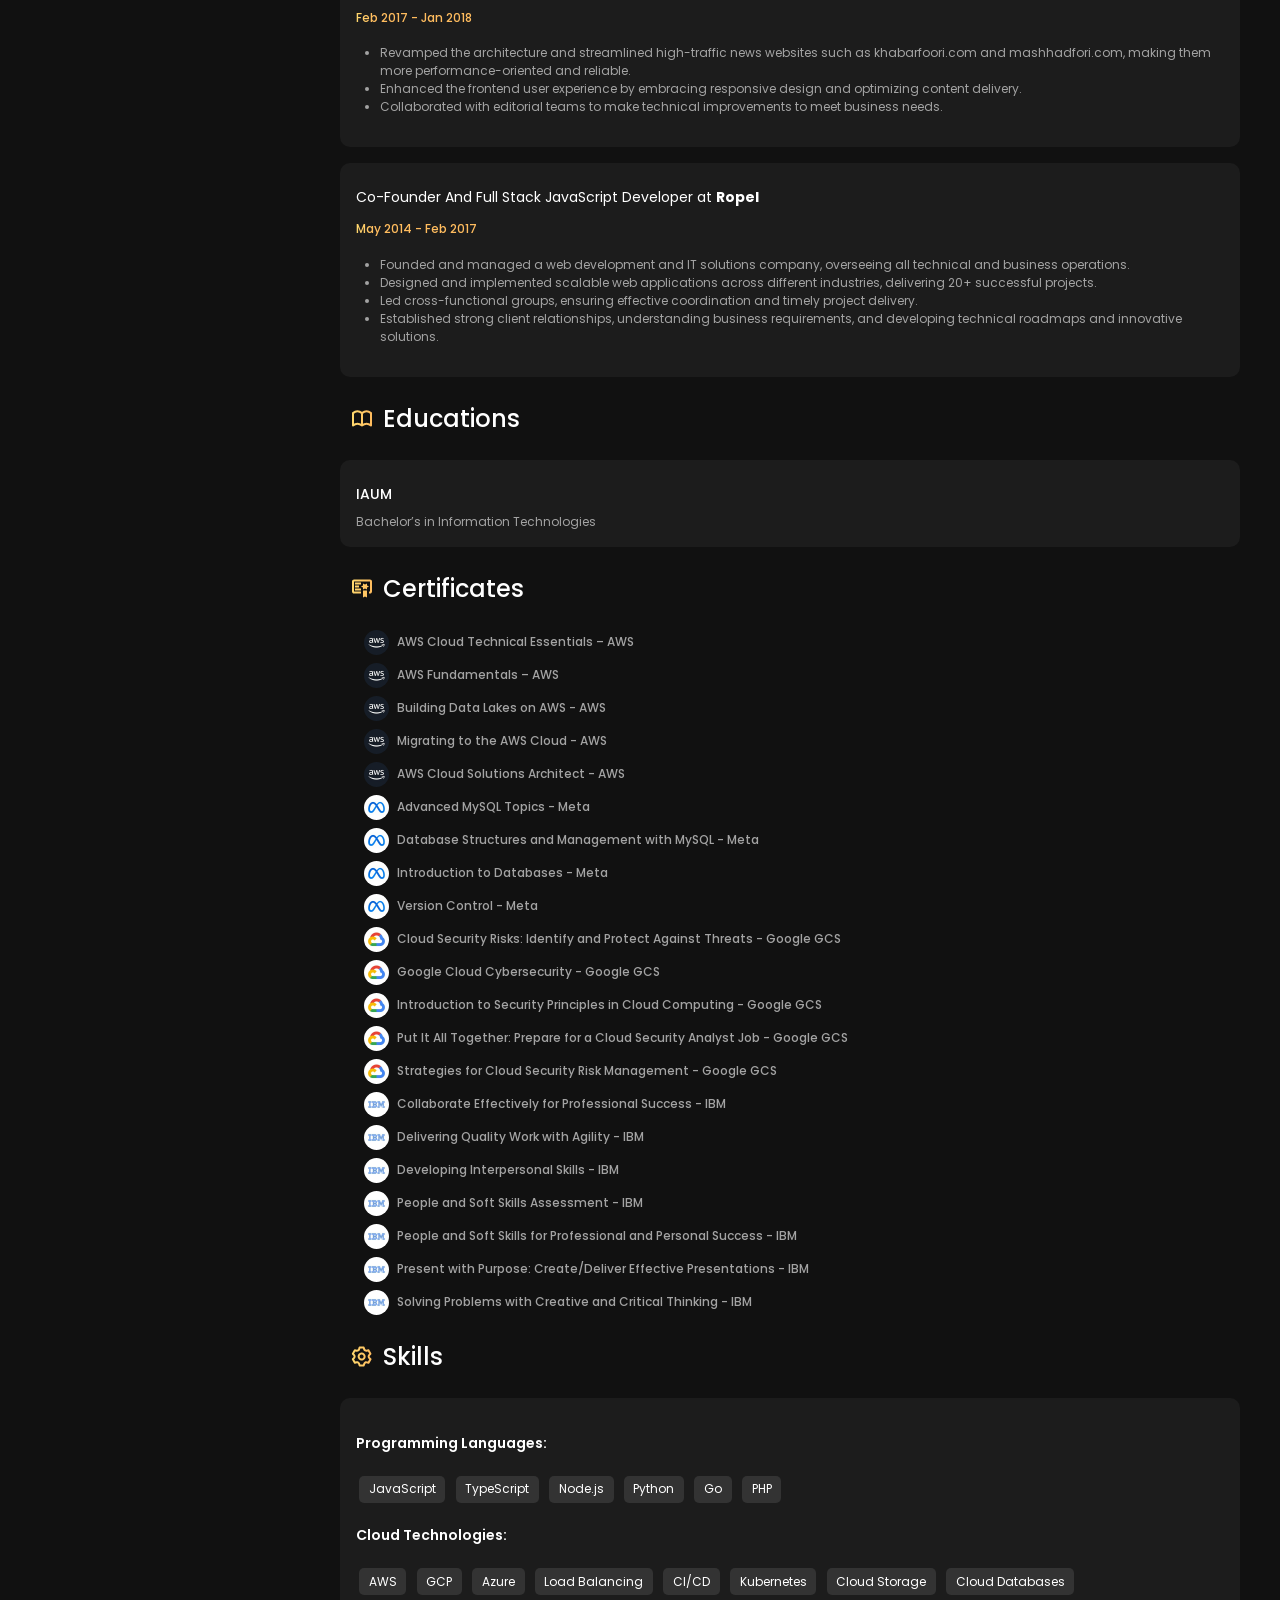
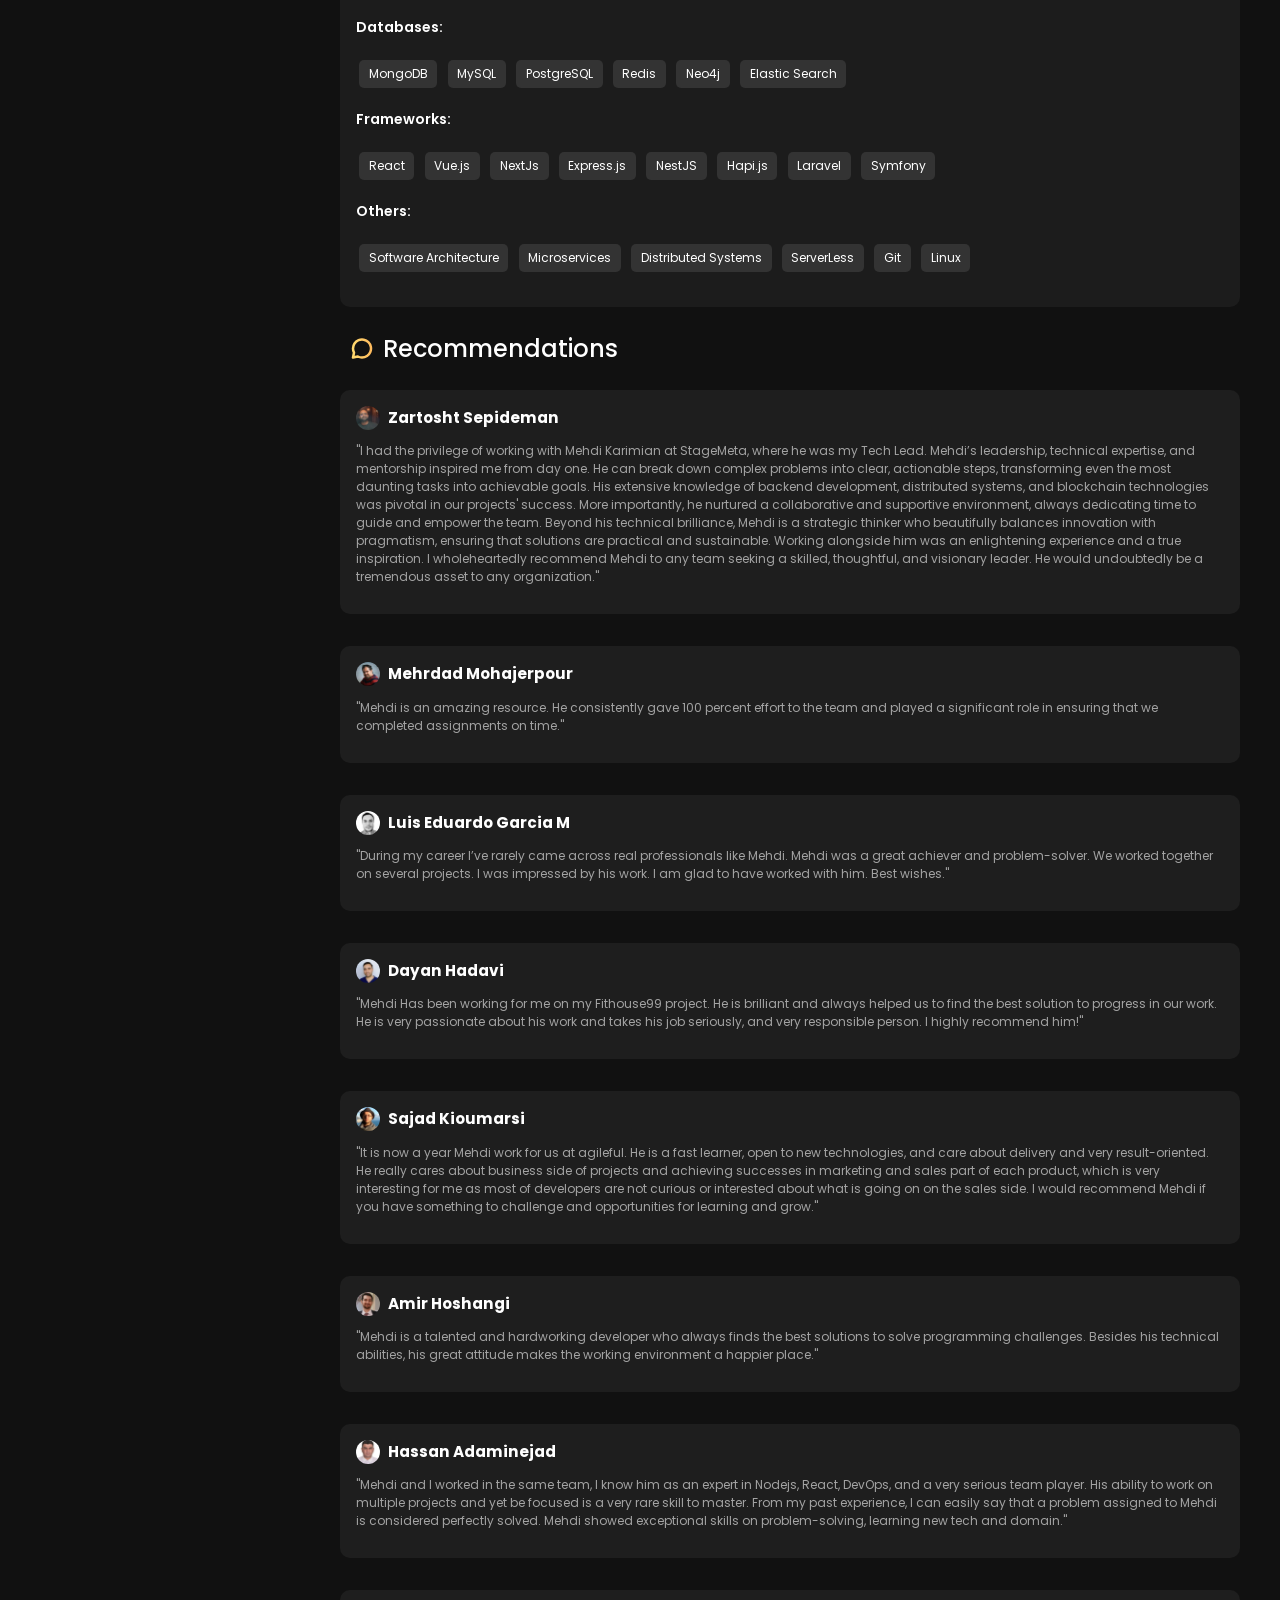
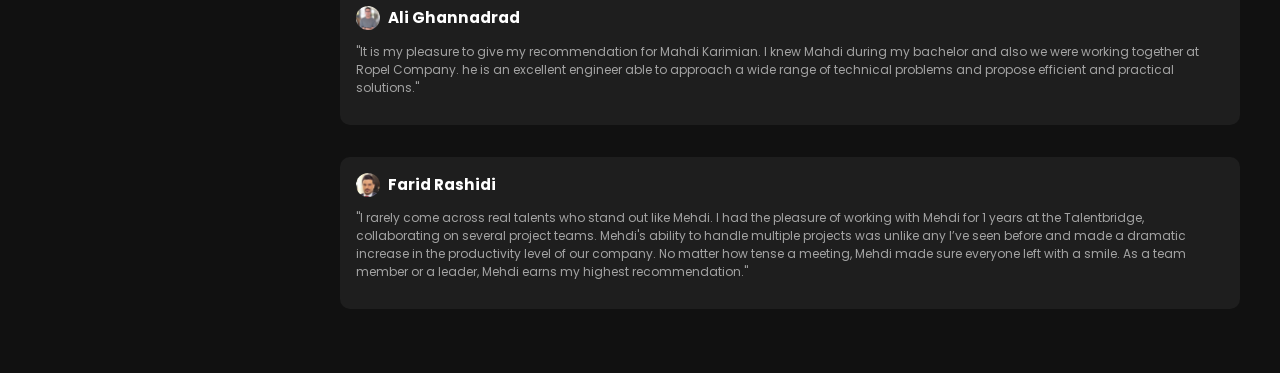
==== commit 84743c90: "fix" ====
--- a/index.html
+++ b/index.html
@@ -29,13 +29,6 @@
           </h2>
           <section class="contact">
             <div class="contact-card">
-              <div class="img-wrapper"><img src="images/location.svg" alt="location" /></div>
-              <div class="contact-wrapper">
-                <span>Location:</span>
-                <p>Tehran, Iran</p>
-              </div>
-            </div>
-            <div class="contact-card">
               <div class="img-wrapper"><img src="images/email.svg" alt="email" /></div>
               <div class="contact-wrapper">
                 <span>Email:</span>
@@ -47,6 +40,13 @@
               <div class="contact-wrapper">
                 <span>Phone:</span>
                 <p><a href="tel:+989388231415" >+98 938 823 1415 </a></p>
+              </div>
+            </div>
+            <div class="contact-card">
+              <div class="img-wrapper"><img src="images/location.svg" alt="location" /></div>
+              <div class="contact-wrapper">
+                <span>Location:</span>
+                <p>Tehran, Iran</p>
               </div>
             </div>
             <div class="contact-card">
--- a/styles.css
+++ b/styles.css
@@ -68,7 +68,7 @@
 
   .sidebar .contact  {
     border-top: #404040 solid 2px;
-    padding: 1rem 0rem;
+    padding: 1rem 0.5rem;
   }
 
   .sidebar .contact .contact-card {
@@ -351,6 +351,8 @@
       position: relative;
       margin-right: 0;
       margin-bottom: 2rem;
+      padding:  0.3rem;
+      margin: 0px;
     }
   
     main {
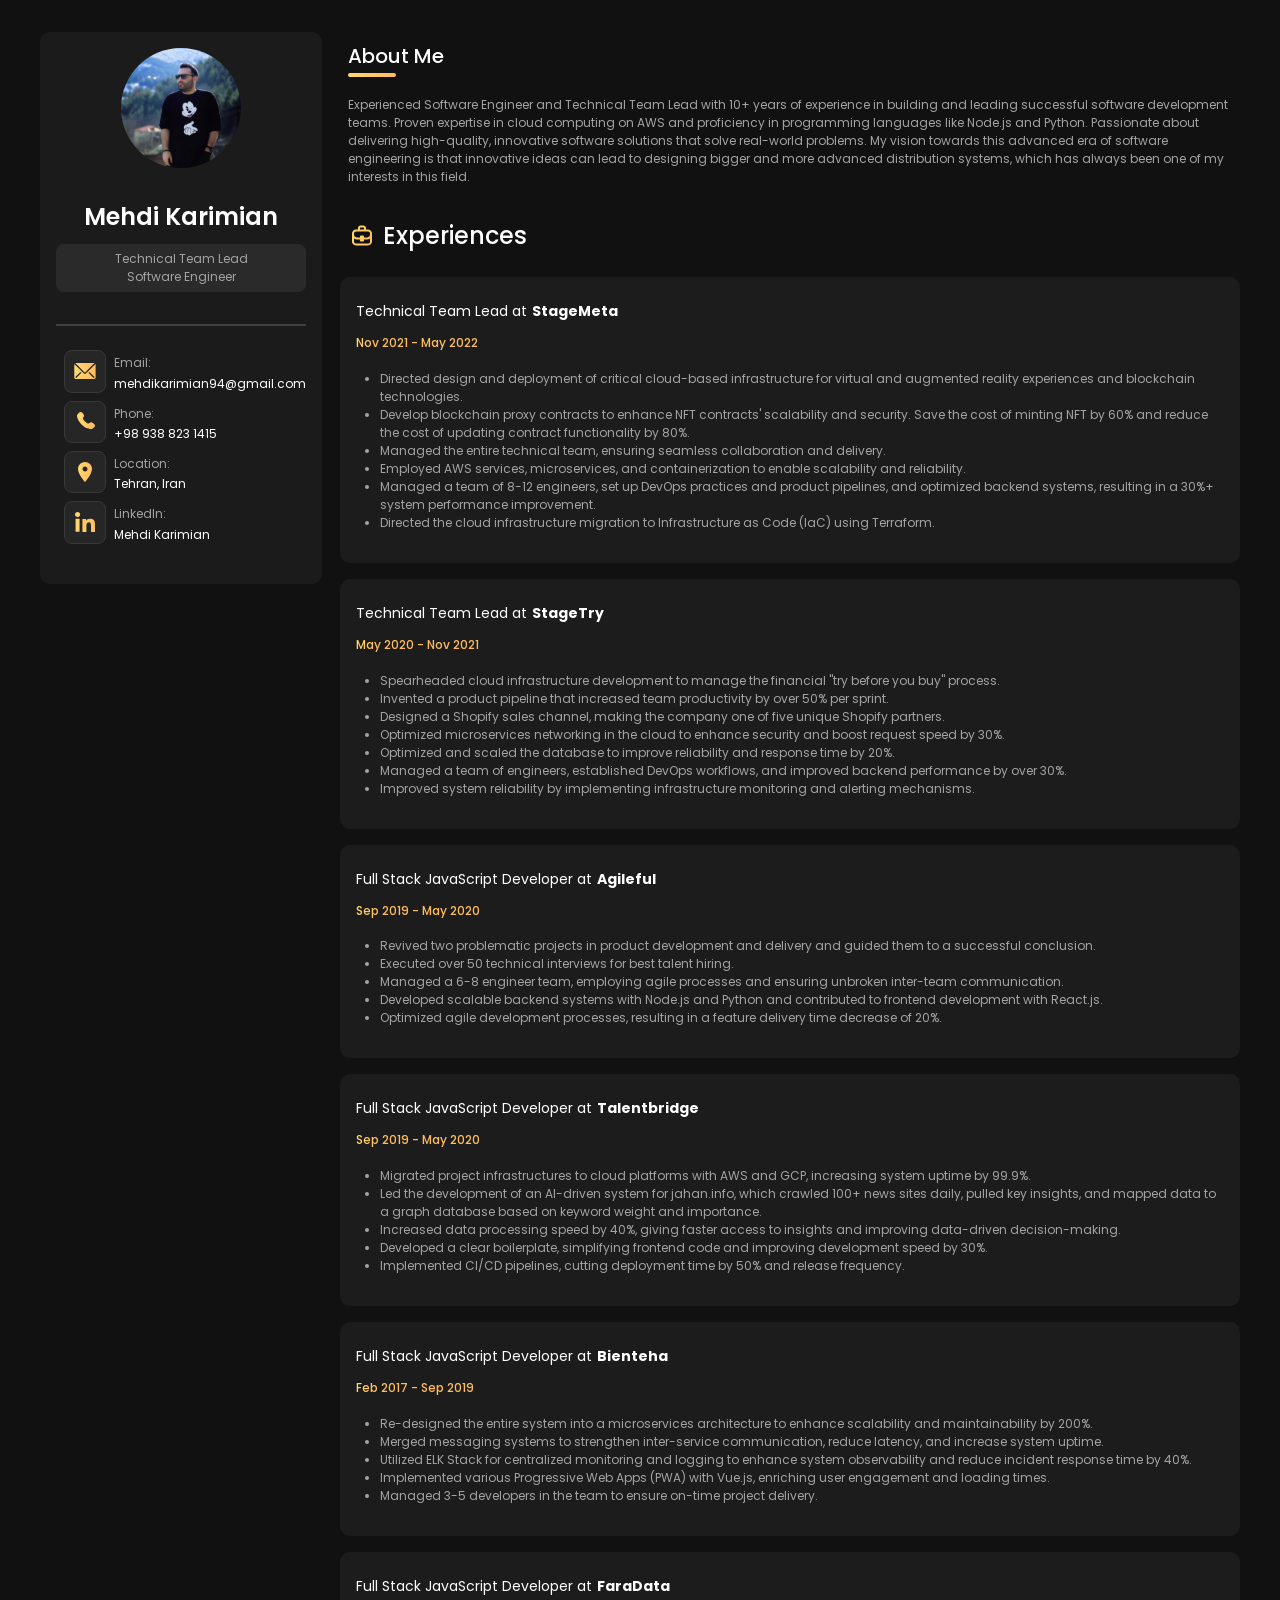
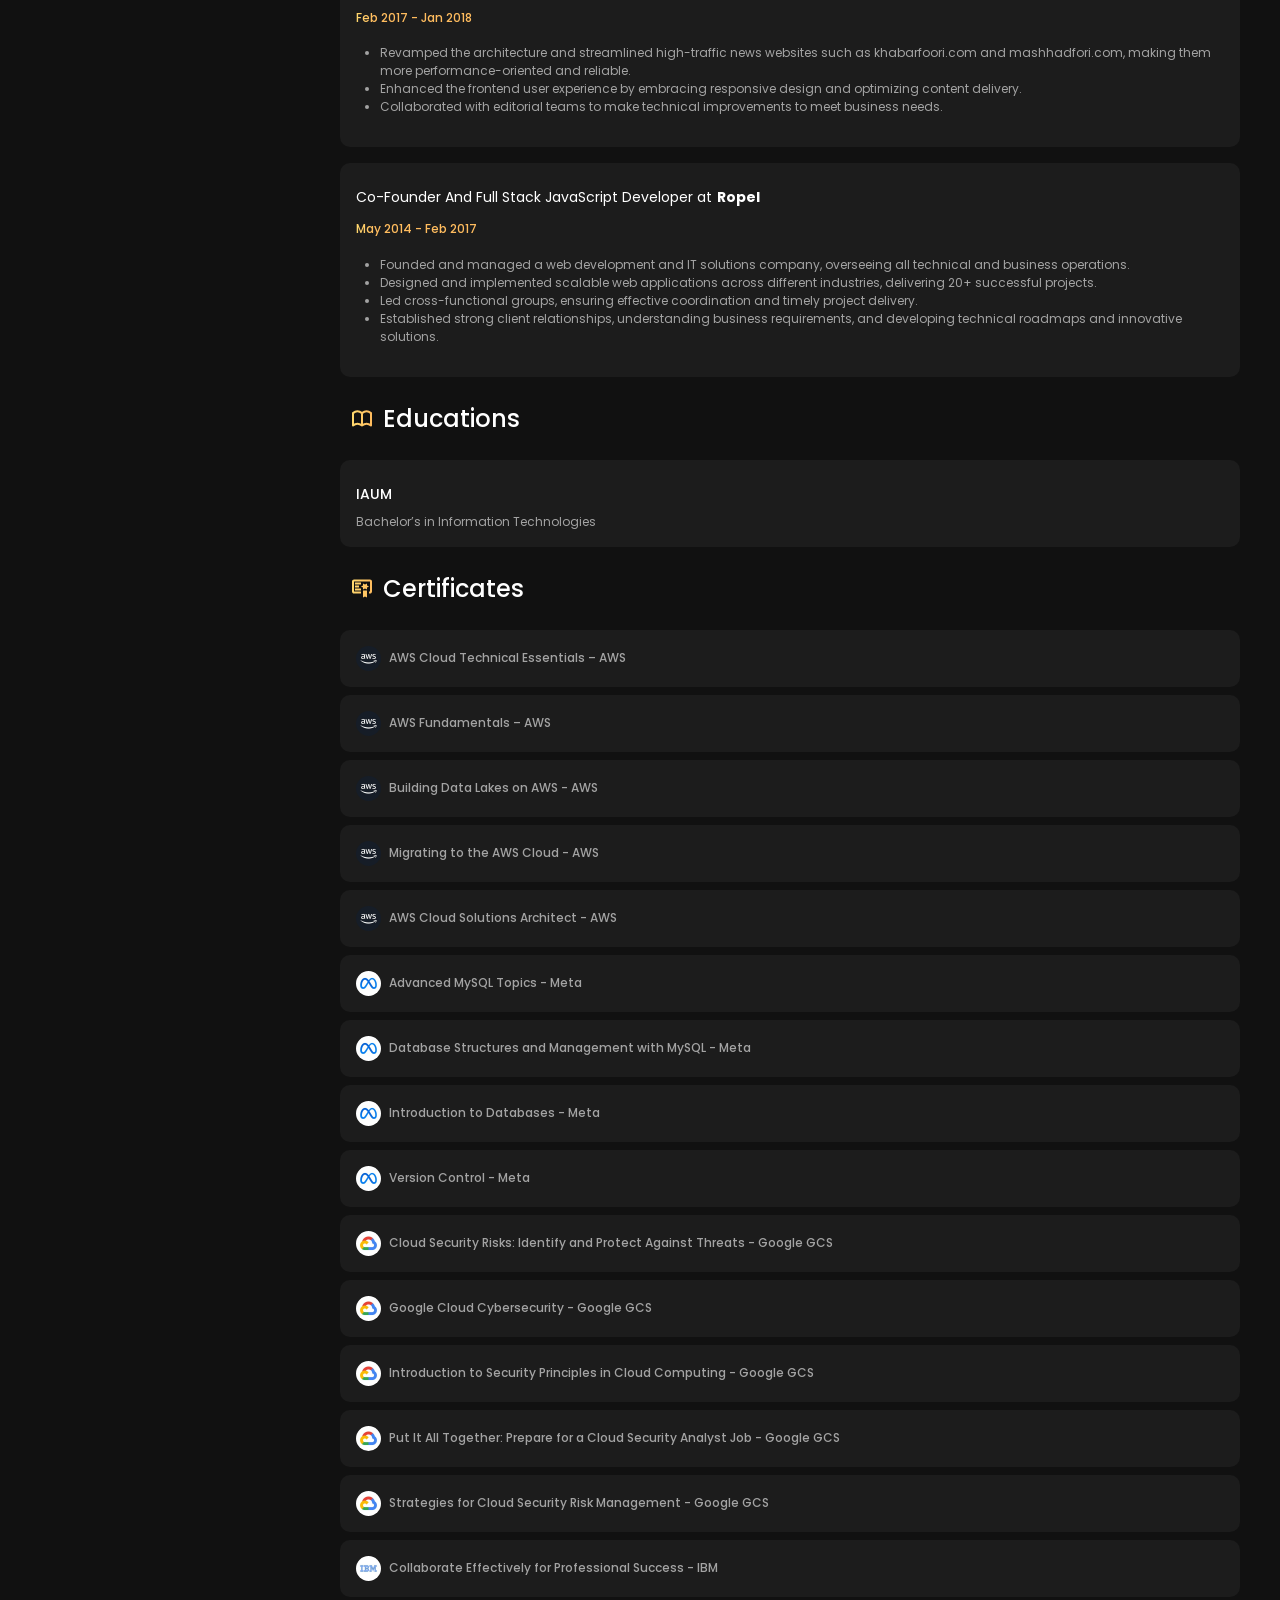
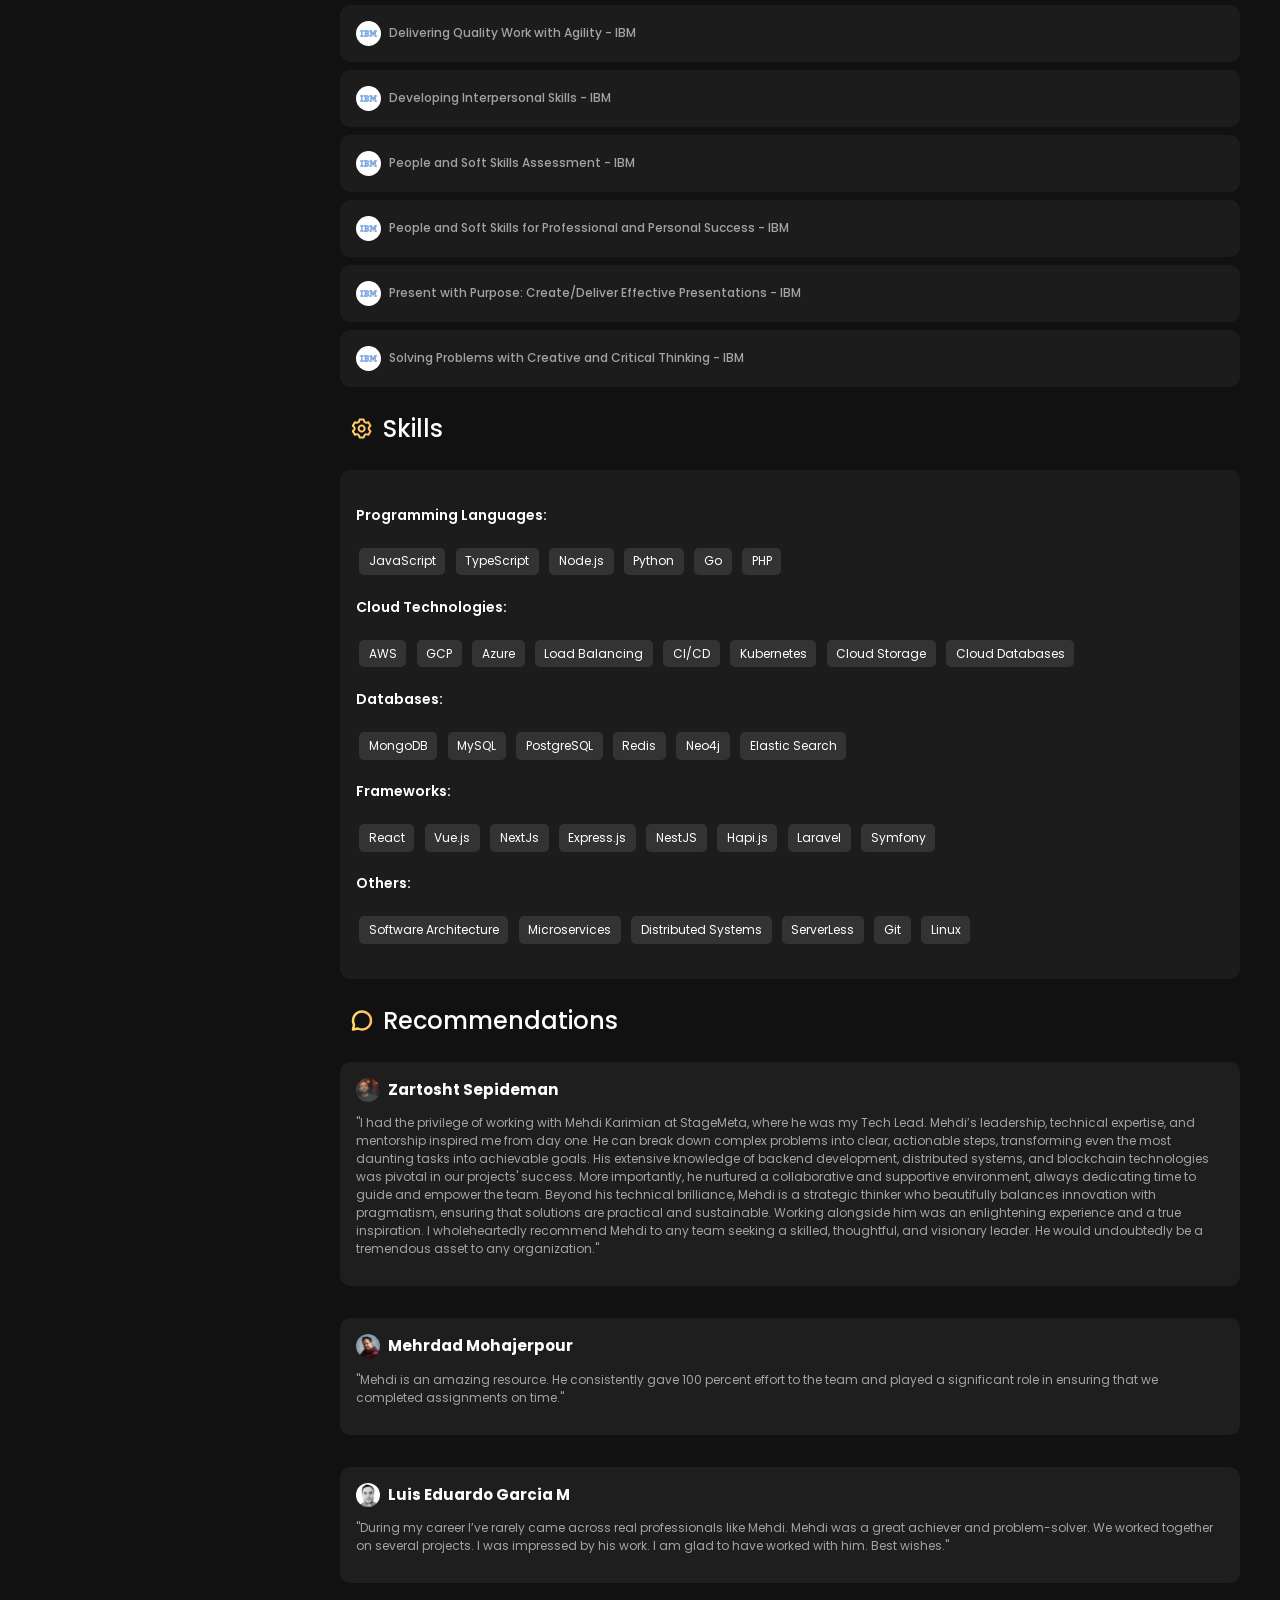
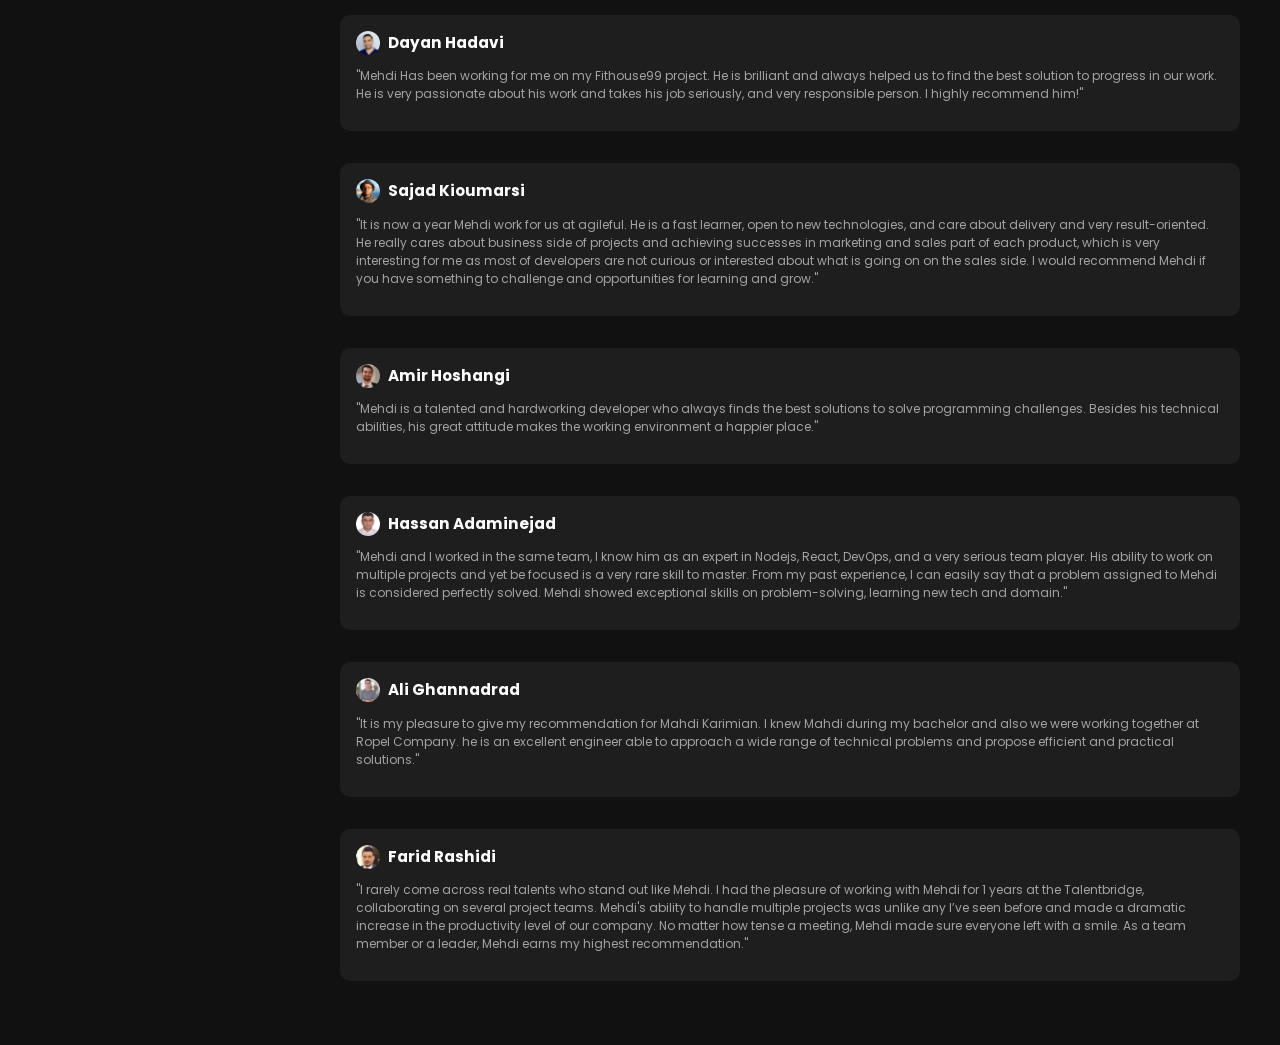
==== commit 45d4c762: "fix" ====
--- a/index.html
+++ b/index.html
@@ -298,132 +298,132 @@
         <section class="certificates">
           <h3><img src="images/mdi_certificate-outline.svg" />Certificates</h3>
           <ul>
-            <li>
+            <li class="certificates-card">
               <img src="images/aws.jpg" /><a
                 href="certificates/Coursera 09Z30T3QL11M.pdf"
                 >AWS Cloud Technical Essentials – AWS</a
               >
             </li>
-            <li>
+            <li class="certificates-card">
               <img src="images/aws.jpg" /><a
                 href="certificates/Coursera CIQCFV7AMRJR.pdf"
                 >AWS Fundamentals – AWS</a
               >
             </li>
-            <li>
+            <li class="certificates-card">
               <img src="images/aws.jpg" /><a
                 href="certificates/Coursera TDGAMO2J889L.pdf"
                 >Building Data Lakes on AWS - AWS</a
               >
             </li>
-            <li>
+            <li class="certificates-card">
               <img src="images/aws.jpg" /><a
                 href="certificates/Coursera K7TWTF9P9IG5.pdf"
                 >Migrating to the AWS Cloud - AWS</a
               >
             </li>
-            <li>
+            <li class="certificates-card">
               <img src="images/aws.jpg" /><a
                 href="certificates/Coursera F5P8YBXS1Y29.pdf"
                 >AWS Cloud Solutions Architect - AWS</a
               >
             </li>
-            <li>
+            <li class="certificates-card">
               <img src="images/meta.jpg" /><a
                 href="certificates/Coursera X2REZMHTD3PL.pdf"
                 >Advanced MySQL Topics - Meta</a
               >
             </li>
-            <li>
+            <li class="certificates-card">
               <img src="images/meta.jpg" /><a
                 href="certificates/Coursera KUOHPNK61U7X.pdf"
                 >Database Structures and Management with MySQL - Meta</a
               >
             </li>
-            <li>
+            <li class="certificates-card">
               <img src="images/meta.jpg" /><a
                 href="certificates/Coursera CIJCN30WI7P8.pdf"
                 >Introduction to Databases - Meta</a
               >
             </li>
-            <li>
+            <li class="certificates-card">
               <img src="images/meta.jpg" /><a
                 href="certificates/Coursera CC17MNTJRT1U.pdf"
                 >Version Control - Meta</a
               >
             </li>
-            <li>
+            <li class="certificates-card">
               <img src="images/gcs.jpg" /><a
                 href="certificates/Coursera MDVH7SYGYMBP.pdf"
                 >Cloud Security Risks: Identify and Protect Against Threats -
                 Google GCS</a
               >
             </li>
-            <li>
+            <li class="certificates-card">
               <img src="images/gcs.jpg" /><a
                 href="certificates/Coursera VNEJALKCZ0KL.pdf"
                 >Google Cloud Cybersecurity - Google GCS</a
               >
             </li>
-            <li>
+            <li class="certificates-card">
               <img src="images/gcs.jpg" /><a
                 href="certificates/Coursera S21UGSKRME1N.pdf"
                 >Introduction to Security Principles in Cloud Computing - Google
                 GCS</a
               >
             </li>
-            <li>
+            <li class="certificates-card">
               <img src="images/gcs.jpg" /><a
                 href="certificates/Coursera LAEH9IMCHQJ2.pdf"
                 >Put It All Together: Prepare for a Cloud Security Analyst Job -
                 Google GCS</a
               >
             </li>
-            <li>
+            <li class="certificates-card">
               <img src="images/gcs.jpg" /><a
                 href="certificates/Coursera SHL2DWUS9A2Z.pdf"
                 >Strategies for Cloud Security Risk Management - Google GCS</a
               >
             </li>
-            <li>
+            <li class="certificates-card">
               <img src="images/ibm.jpg" /><a
                 href="certificates/Coursera 9AUE9RX2PEDK.pdf"
                 >Collaborate Effectively for Professional Success - IBM</a
               >
             </li>
-            <li>
+            <li class="certificates-card">
               <img src="images/ibm.jpg" /><a
                 href="certificates/Coursera VXCGDV4GGDRI.pdf"
                 >Delivering Quality Work with Agility - IBM</a
               >
             </li>
-            <li>
+            <li class="certificates-card">
               <img src="images/ibm.jpg" /><a
                 href="certificates/Coursera 20PDNYVBOOAL.pdf"
                 >Developing Interpersonal Skills - IBM</a
               >
             </li>
-            <li>
+            <li class="certificates-card">
               <img src="images/ibm.jpg" /><a
                 href="certificates/Coursera 49W0VSHA1QA5.pdf"
                 >People and Soft Skills Assessment - IBM</a
               >
             </li>
-            <li>
+            <li class="certificates-card">
               <img src="images/ibm.jpg" /><a
                 href="certificates/Coursera VMMNTJGV6VDQ.pdf"
                 >People and Soft Skills for Professional and Personal Success -
                 IBM</a
               >
             </li>
-            <li>
+            <li class="certificates-card">
               <img src="images/ibm.jpg" /><a
                 href="certificates/Coursera GTHMFHWNY1CW.pdf"
                 >Present with Purpose: Create/Deliver Effective Presentations -
                 IBM</a
               >
             </li>
-            <li>
+            <li class="certificates-card">
               <img src="images/ibm.jpg" /><a
                 href="certificates/Coursera YQZA3QTFITTS.pdf"
                 >Solving Problems with Creative and Critical Thinking - IBM</a
--- a/styles.css
+++ b/styles.css
@@ -177,12 +177,24 @@
   }
   
   .experience-card h4 {
+    display: flex;
     color: #FFF;
     font-size: 0.875rem;
     font-style: normal;
     font-weight: 400;
     line-height: normal;
     margin: 0.5rem 0rem;
+  }
+
+  .experience-card strong {
+    margin-left: 5px;
+  }
+
+  .experience-card img {
+    width: 20px;
+    height: 20px;
+    object-fit: cover;
+    margin: 0px 8px 0px 0px;
   }
 
   .experience-card .date {
@@ -235,7 +247,7 @@
 
   .certificates ul {
     margin: 0rem;
-    padding-left: 1.5rem;
+    padding: 0px;
   }
 
   .certificates li {  
@@ -262,6 +274,13 @@
 
   .certificates li span {
     color: #FFF;
+  }
+
+  .certificates-card {
+    background-color: #1c1c1c;
+    padding: 1rem;
+    border-radius: 10px;
+    margin-bottom: 1rem;
   }
 
   .skills .skills-card {
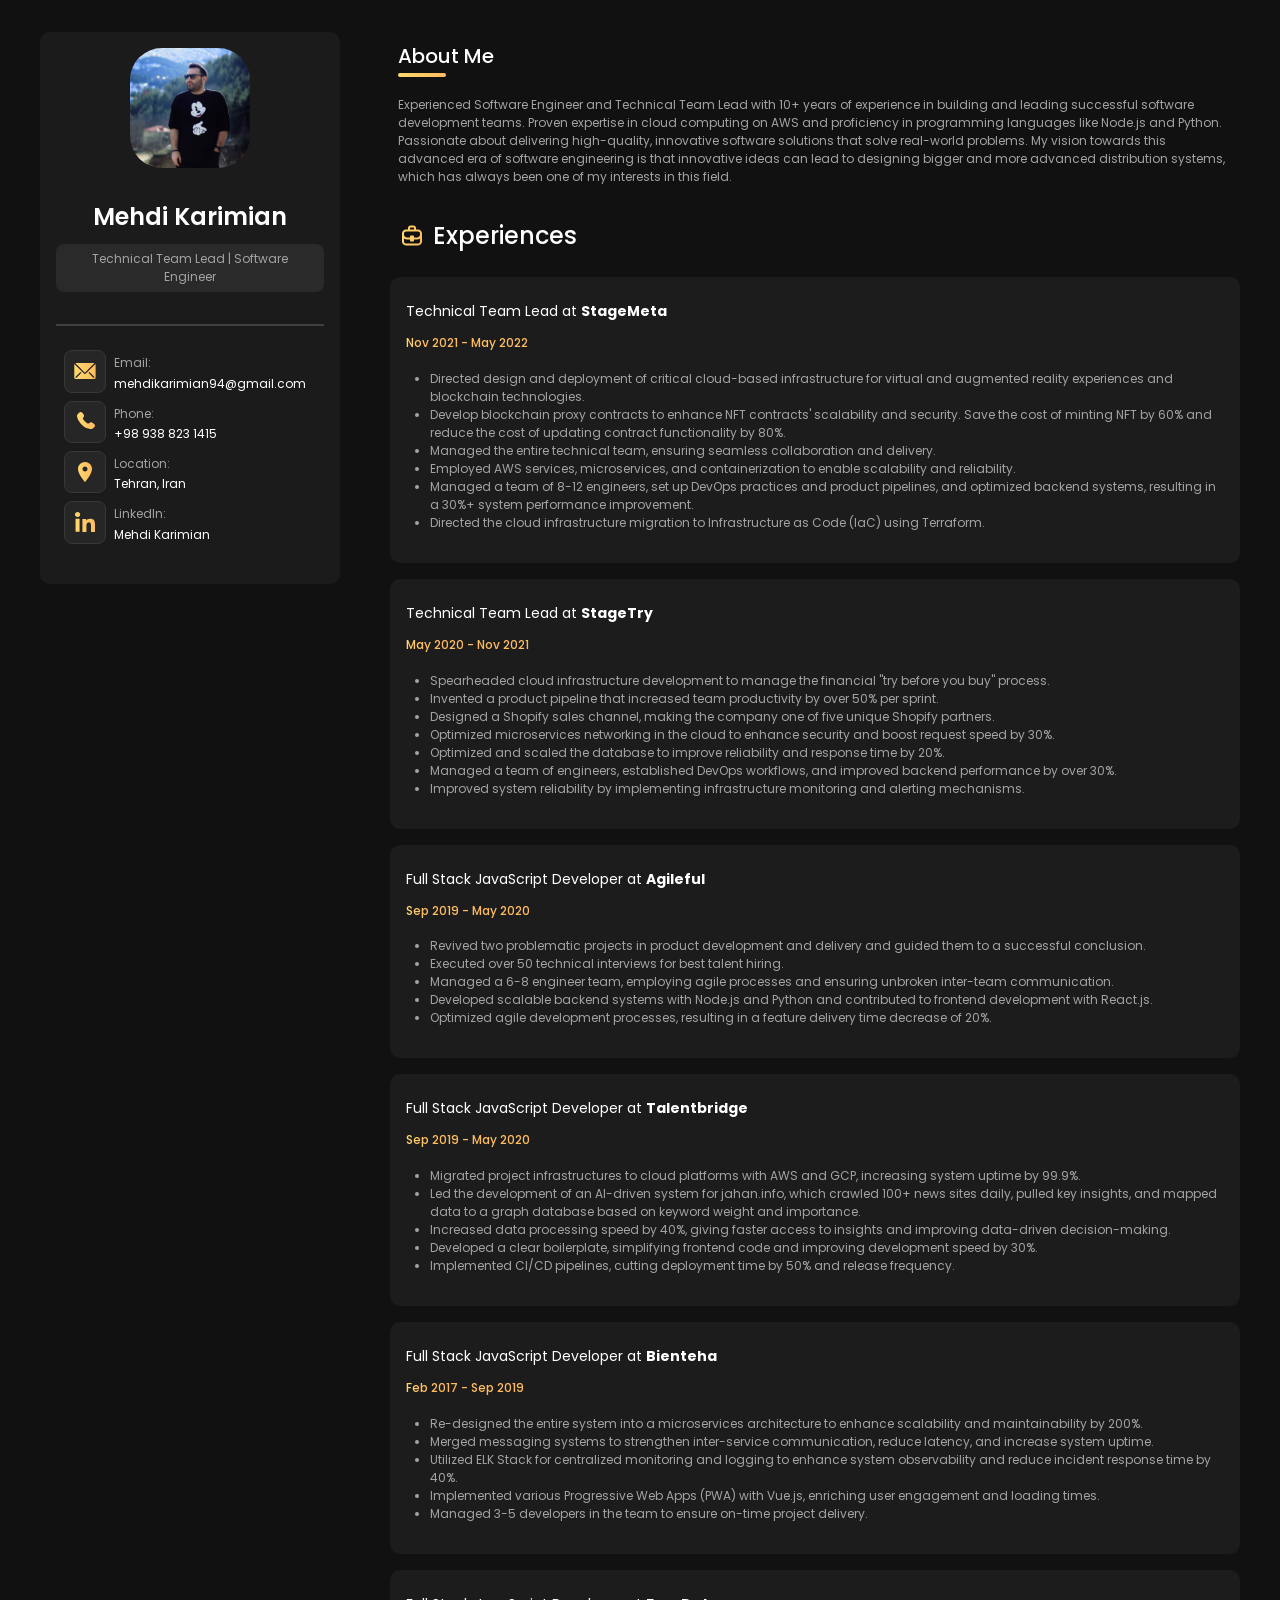
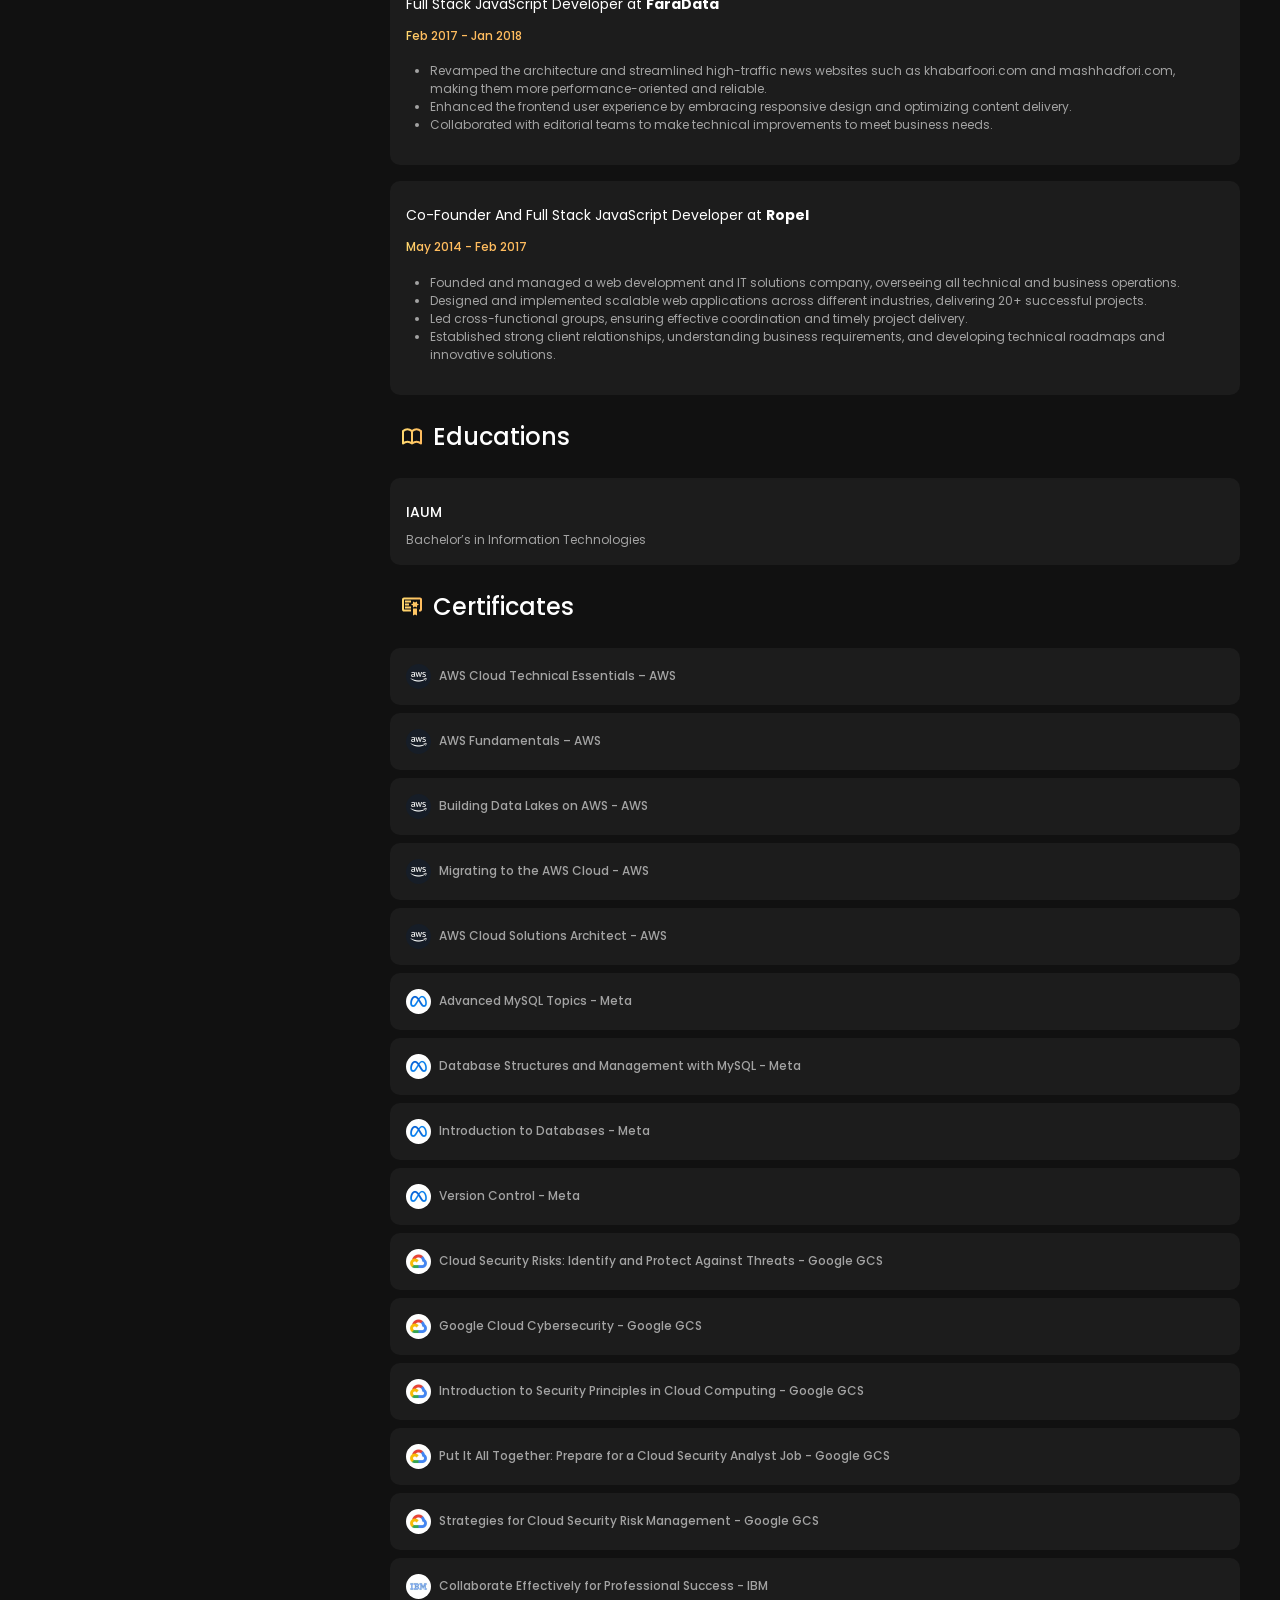
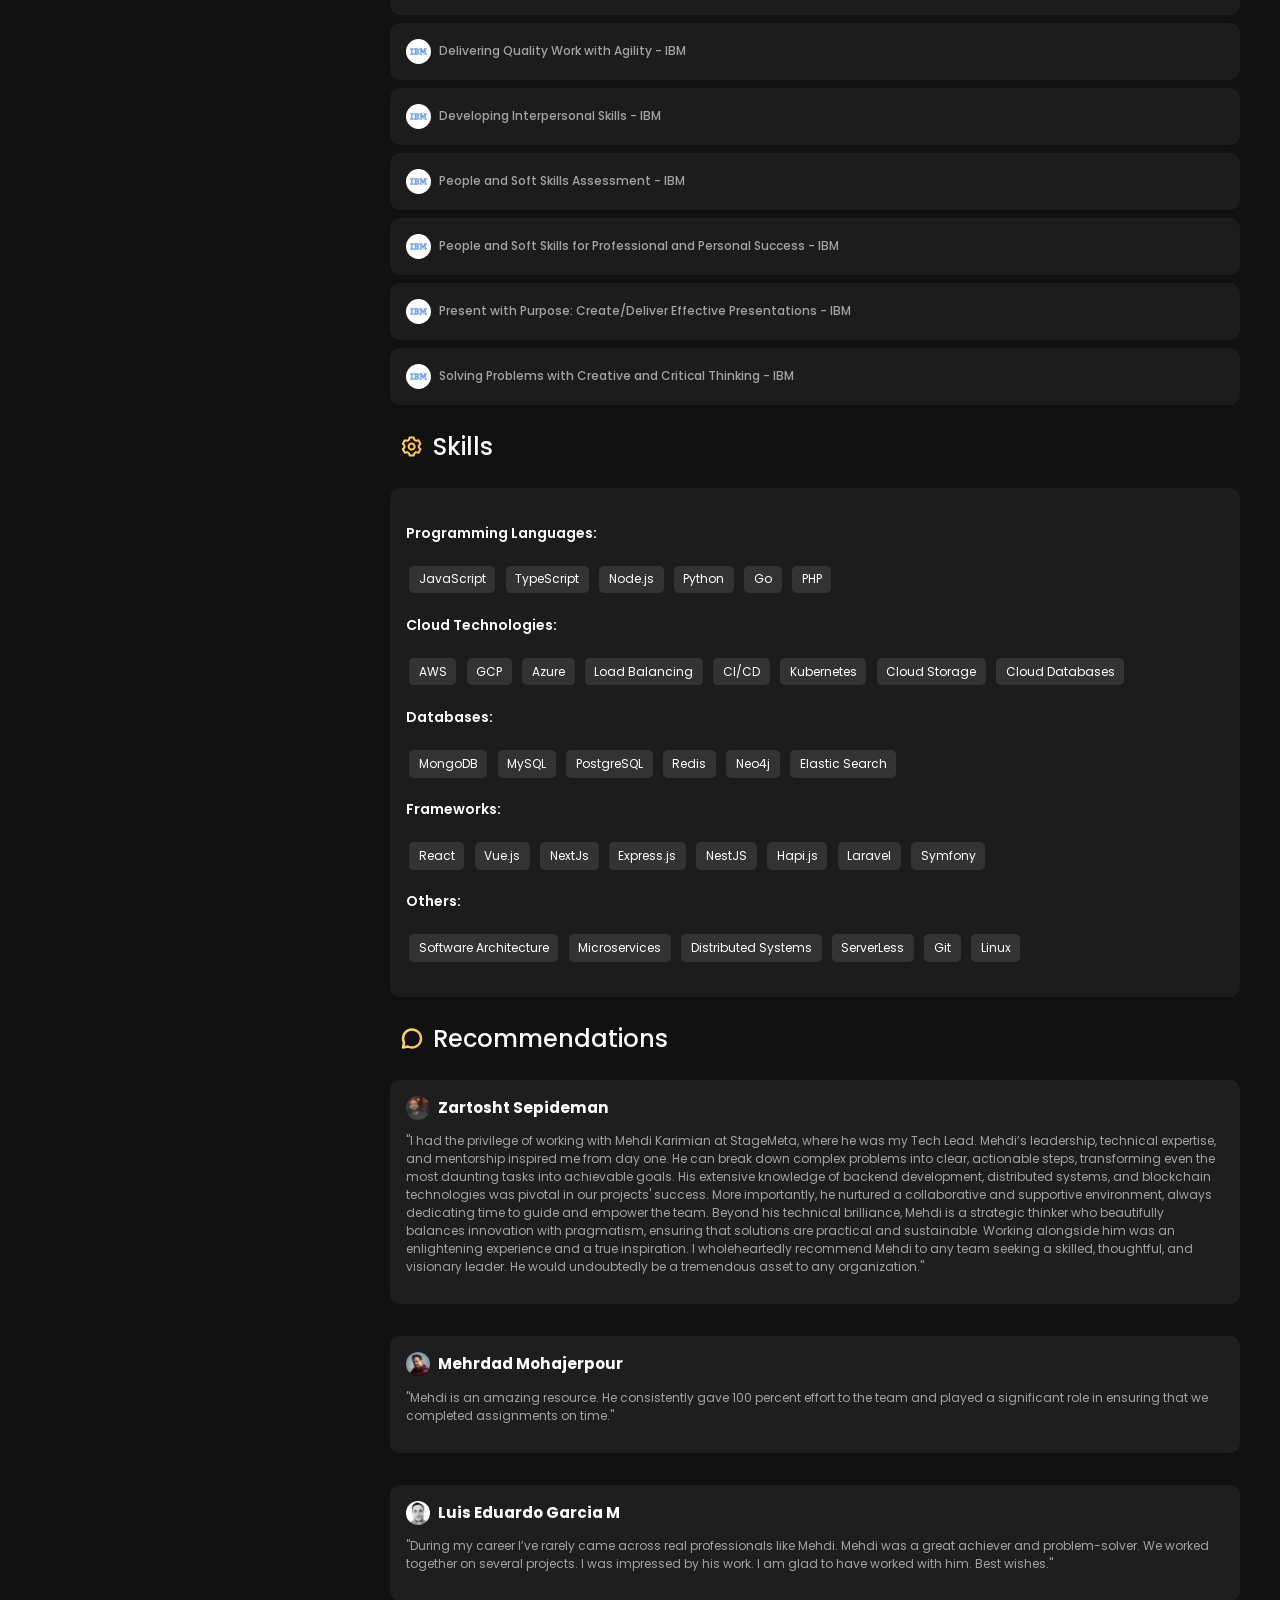
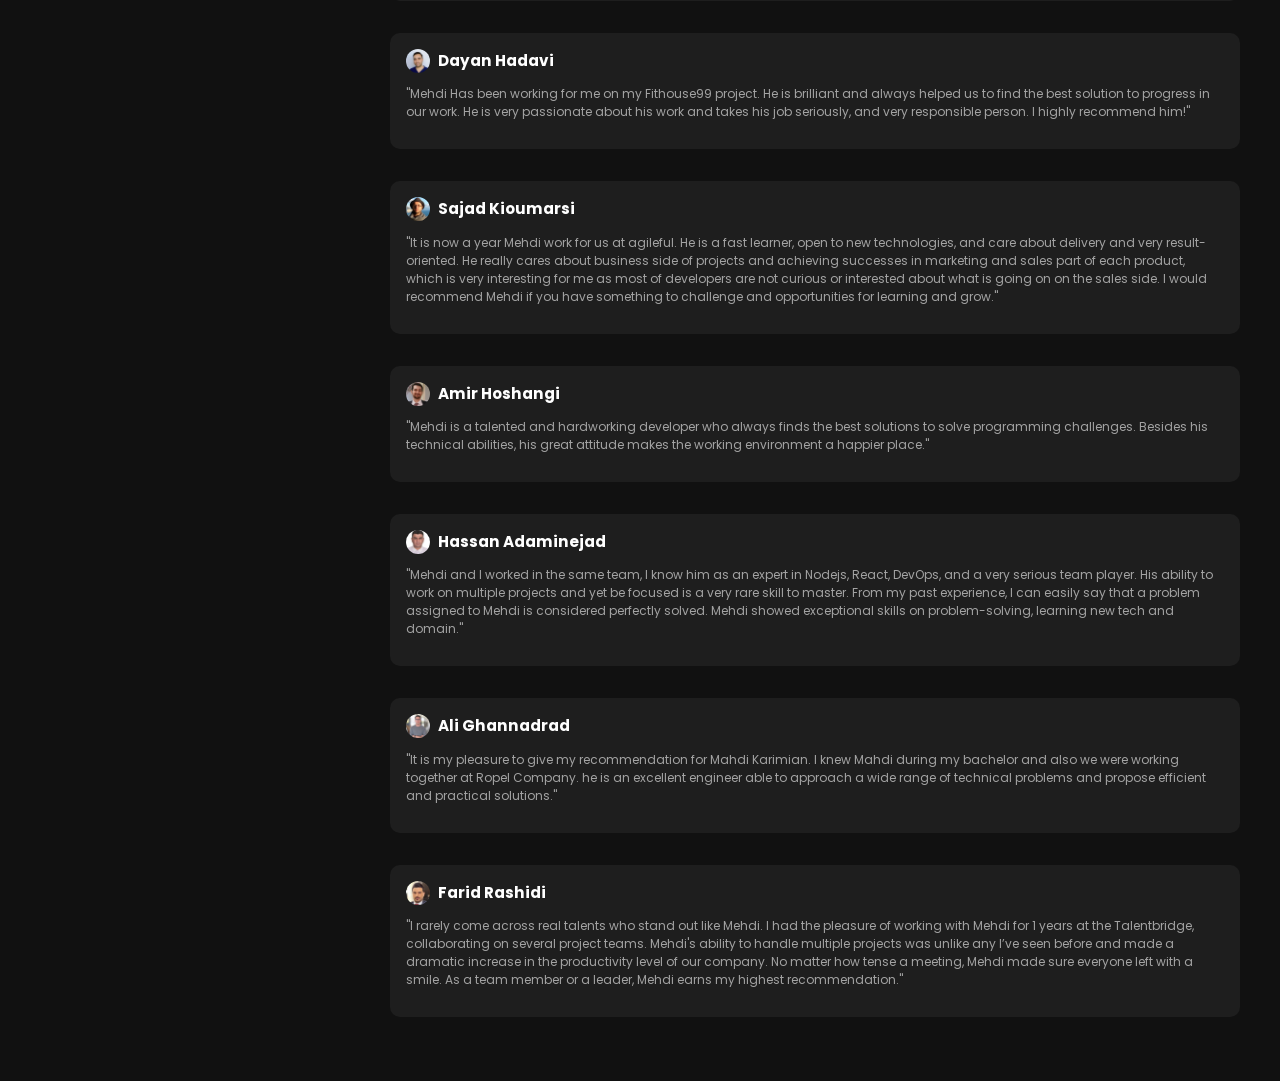
==== commit b3d6d5ea: "fix" ====
--- a/index.html
+++ b/index.html
@@ -24,7 +24,7 @@
           <h1>Mehdi Karimian</h1>
           <h2>
             Technical Team Lead
-            <br />
+            |
             Software Engineer
           </h2>
           <section class="contact">
--- a/styles.css
+++ b/styles.css
@@ -23,19 +23,23 @@
   }
   
   .sidebar {
-    width: 250px;
+    width: 300px;
     position: fixed;
-    padding: 1rem;
+    padding: 0rem;
     background-color: #1b1b1b;
     border-radius: 10px;
     margin-right: 2rem;
     text-align: center;
+  }
+
+  .sidebar .fixed {
+    padding: 1rem;
   }
   
   .profile-pic {
     width: 120px;
     height: 120px;
-    border-radius: 50%;
+    border-radius: 2rem;
     object-fit: cover;
     margin-bottom: 1rem;
   }
@@ -128,7 +132,7 @@
   }
 
   main {
-    margin-left: 300px;
+    margin-left: 350px;
   }
   
   h3 {
@@ -177,17 +181,12 @@
   }
   
   .experience-card h4 {
-    display: flex;
     color: #FFF;
     font-size: 0.875rem;
     font-style: normal;
     font-weight: 400;
     line-height: normal;
     margin: 0.5rem 0rem;
-  }
-
-  .experience-card strong {
-    margin-left: 5px;
   }
 
   .experience-card img {
@@ -370,7 +369,6 @@
       position: relative;
       margin-right: 0;
       margin-bottom: 2rem;
-      padding:  0.3rem;
       margin: 0px;
     }
   
@@ -385,8 +383,4 @@
     .summary h3 {
       margin-bottom: 0.5rem;
     }
-  
-    .experience-card, .educations-card, .skills-card, .recommendation-card {
-      margin-bottom: 1rem;
-    }
   }
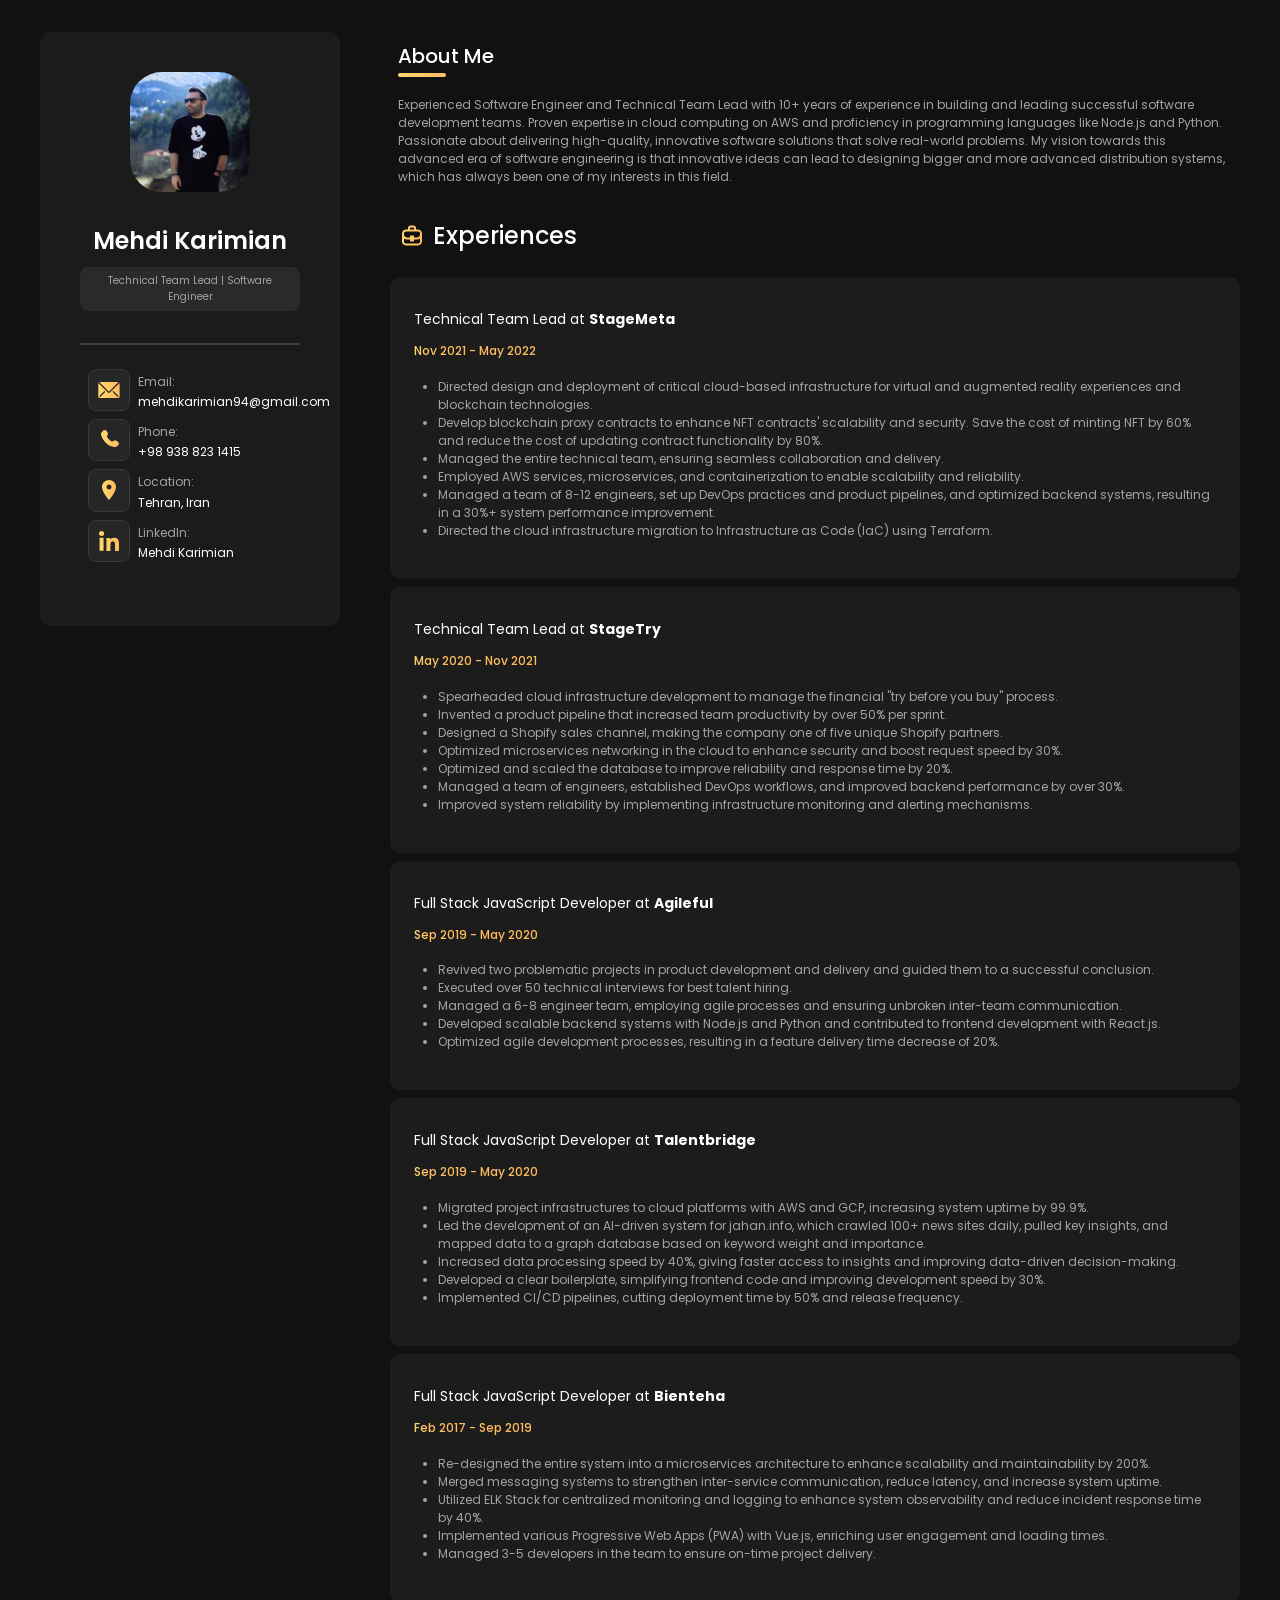
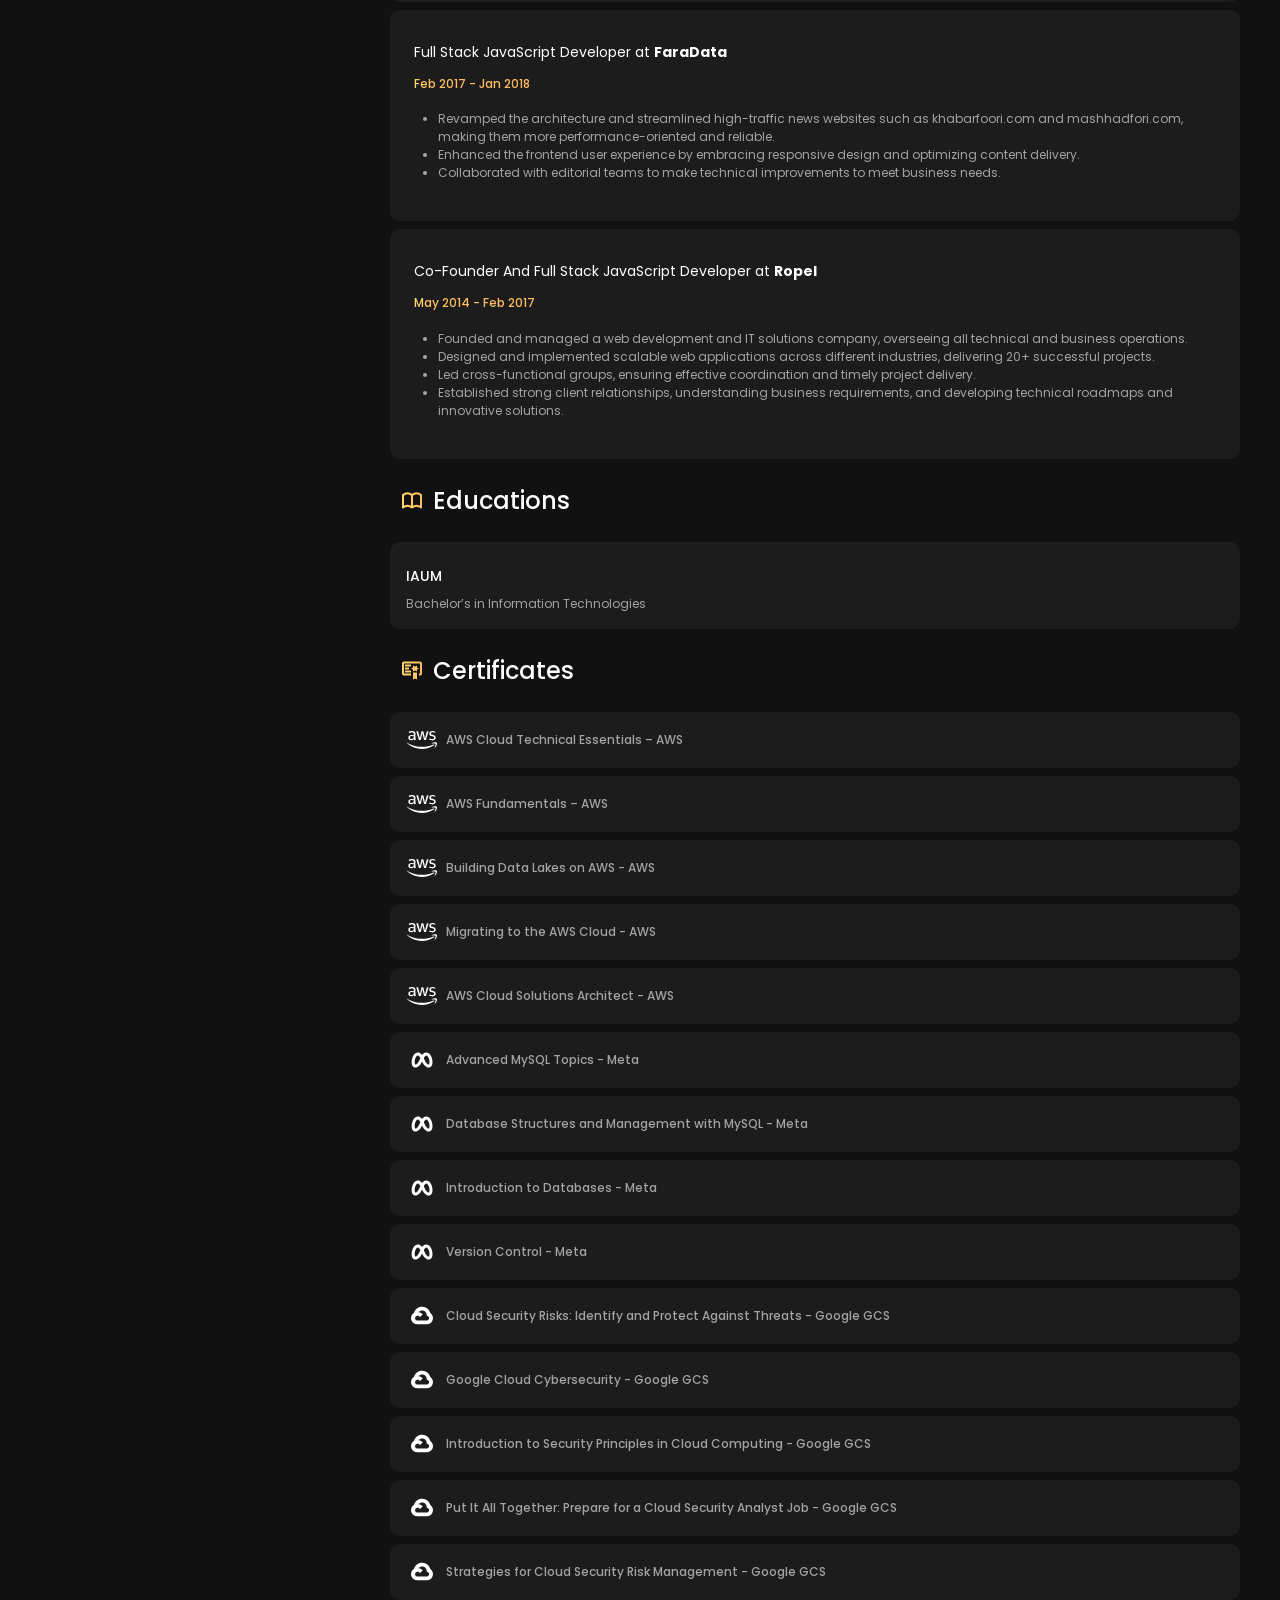
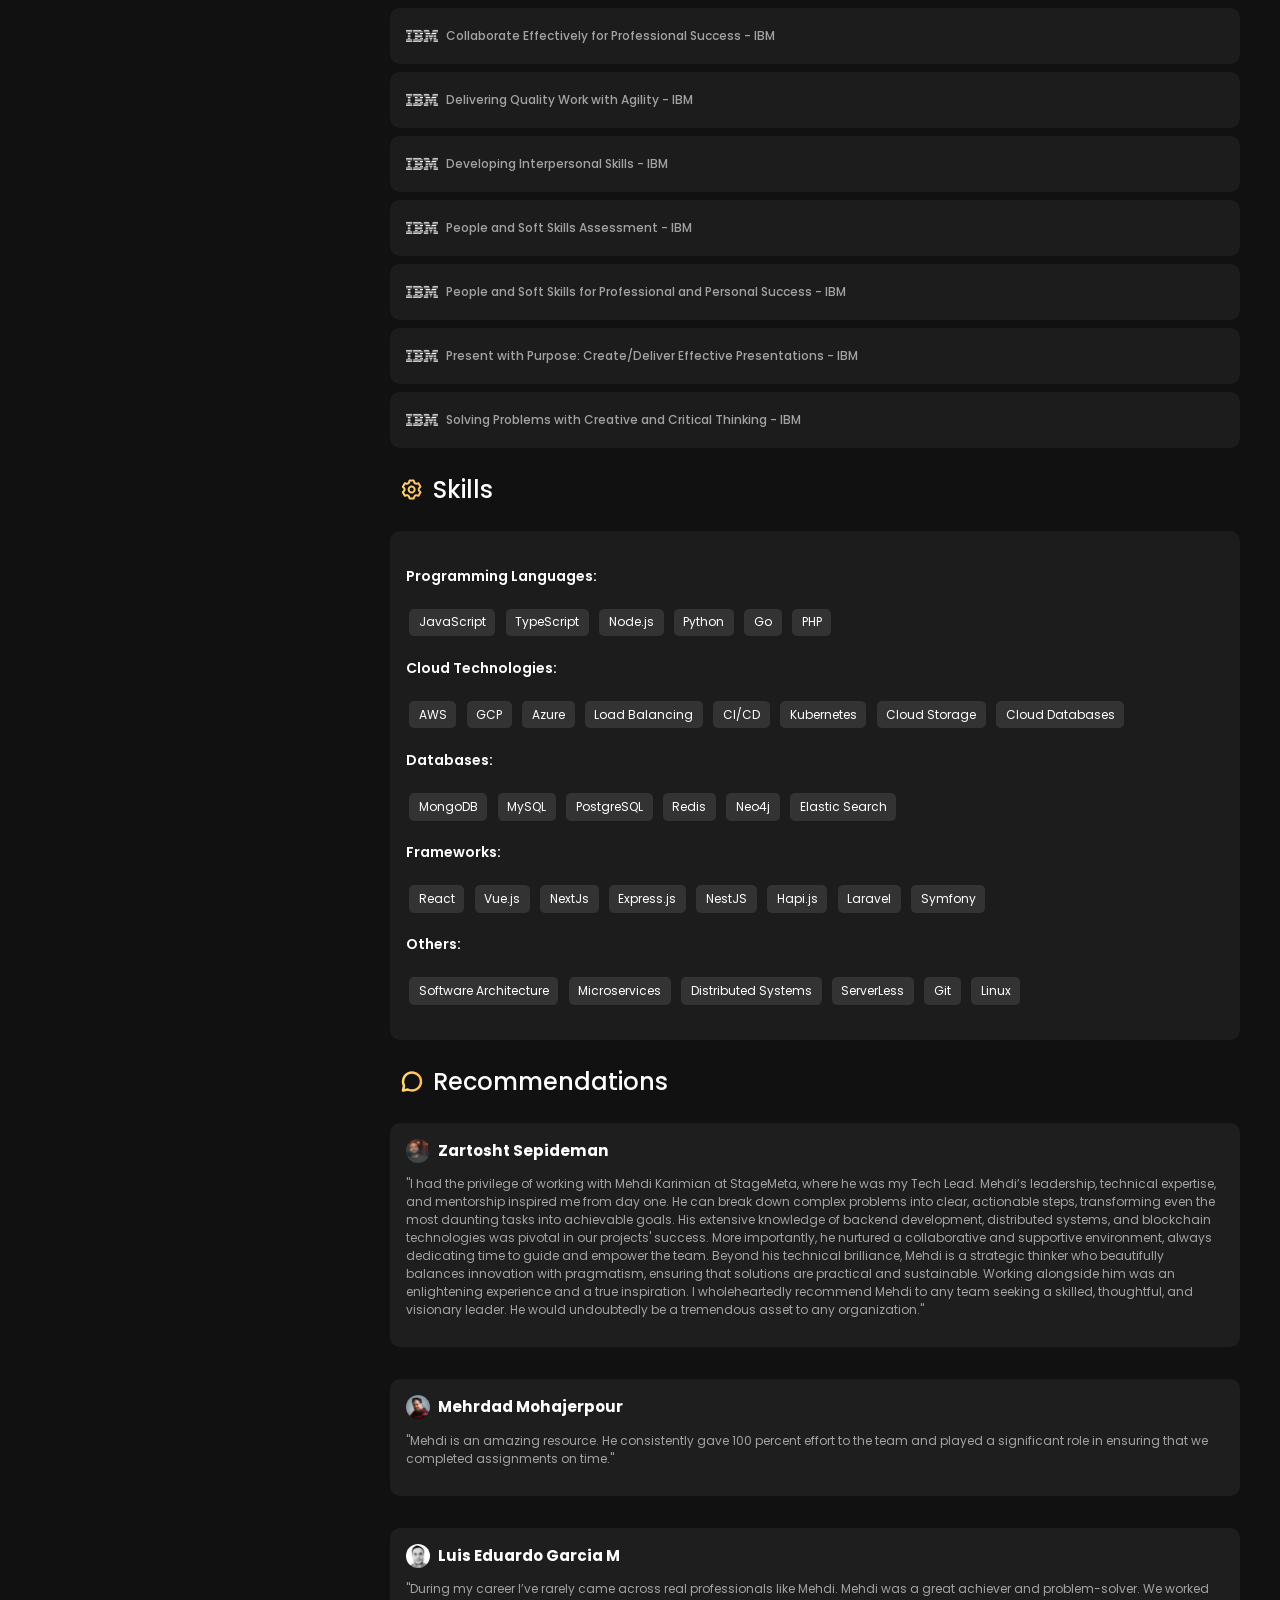
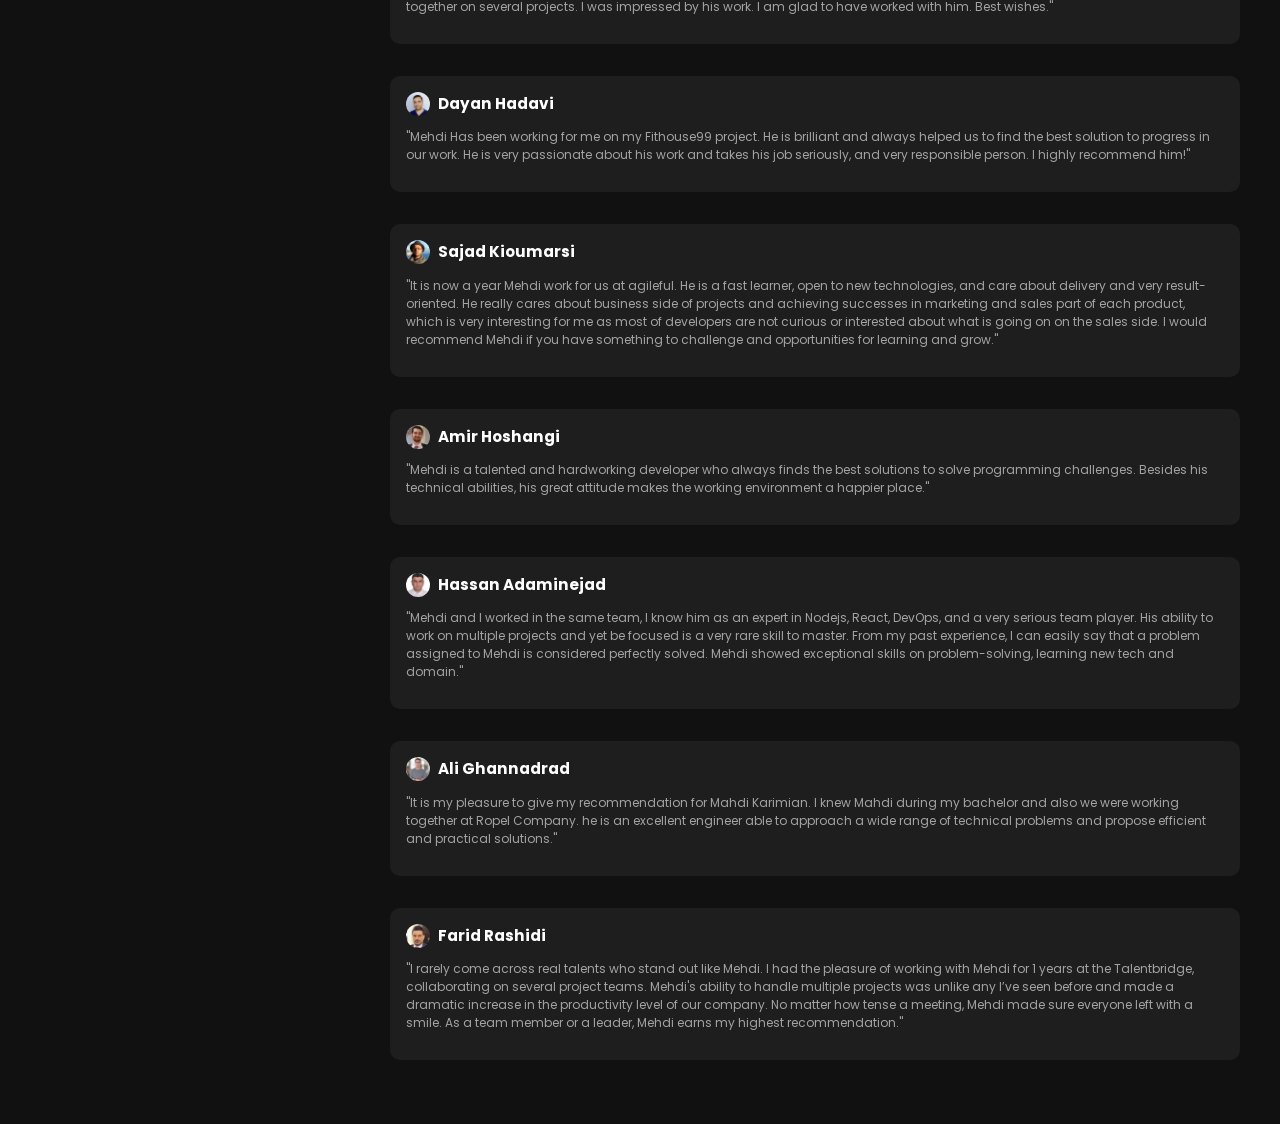
==== commit eddf1365: "fix" ====
--- a/index.html
+++ b/index.html
@@ -299,132 +299,132 @@
           <h3><img src="images/mdi_certificate-outline.svg" />Certificates</h3>
           <ul>
             <li class="certificates-card">
-              <img src="images/aws.jpg" /><a
+              <img src="images/aws.svg" /><a
                 href="certificates/Coursera 09Z30T3QL11M.pdf"
                 >AWS Cloud Technical Essentials – AWS</a
               >
             </li>
             <li class="certificates-card">
-              <img src="images/aws.jpg" /><a
+              <img src="images/aws.svg" /><a
                 href="certificates/Coursera CIQCFV7AMRJR.pdf"
                 >AWS Fundamentals – AWS</a
               >
             </li>
             <li class="certificates-card">
-              <img src="images/aws.jpg" /><a
+              <img src="images/aws.svg" /><a
                 href="certificates/Coursera TDGAMO2J889L.pdf"
                 >Building Data Lakes on AWS - AWS</a
               >
             </li>
             <li class="certificates-card">
-              <img src="images/aws.jpg" /><a
+              <img src="images/aws.svg" /><a
                 href="certificates/Coursera K7TWTF9P9IG5.pdf"
                 >Migrating to the AWS Cloud - AWS</a
               >
             </li>
             <li class="certificates-card">
-              <img src="images/aws.jpg" /><a
+              <img src="images/aws.svg" /><a
                 href="certificates/Coursera F5P8YBXS1Y29.pdf"
                 >AWS Cloud Solutions Architect - AWS</a
               >
             </li>
             <li class="certificates-card">
-              <img src="images/meta.jpg" /><a
+              <img src="images/meta.svg" /><a
                 href="certificates/Coursera X2REZMHTD3PL.pdf"
                 >Advanced MySQL Topics - Meta</a
               >
             </li>
             <li class="certificates-card">
-              <img src="images/meta.jpg" /><a
+              <img src="images/meta.svg" /><a
                 href="certificates/Coursera KUOHPNK61U7X.pdf"
                 >Database Structures and Management with MySQL - Meta</a
               >
             </li>
             <li class="certificates-card">
-              <img src="images/meta.jpg" /><a
+              <img src="images/meta.svg" /><a
                 href="certificates/Coursera CIJCN30WI7P8.pdf"
                 >Introduction to Databases - Meta</a
               >
             </li>
             <li class="certificates-card">
-              <img src="images/meta.jpg" /><a
+              <img src="images/meta.svg" /><a
                 href="certificates/Coursera CC17MNTJRT1U.pdf"
                 >Version Control - Meta</a
               >
             </li>
             <li class="certificates-card">
-              <img src="images/gcs.jpg" /><a
+              <img src="images/gcs.svg" /><a
                 href="certificates/Coursera MDVH7SYGYMBP.pdf"
                 >Cloud Security Risks: Identify and Protect Against Threats -
                 Google GCS</a
               >
             </li>
             <li class="certificates-card">
-              <img src="images/gcs.jpg" /><a
+              <img src="images/gcs.svg" /><a
                 href="certificates/Coursera VNEJALKCZ0KL.pdf"
                 >Google Cloud Cybersecurity - Google GCS</a
               >
             </li>
             <li class="certificates-card">
-              <img src="images/gcs.jpg" /><a
+              <img src="images/gcs.svg" /><a
                 href="certificates/Coursera S21UGSKRME1N.pdf"
                 >Introduction to Security Principles in Cloud Computing - Google
                 GCS</a
               >
             </li>
             <li class="certificates-card">
-              <img src="images/gcs.jpg" /><a
+              <img src="images/gcs.svg" /><a
                 href="certificates/Coursera LAEH9IMCHQJ2.pdf"
                 >Put It All Together: Prepare for a Cloud Security Analyst Job -
                 Google GCS</a
               >
             </li>
             <li class="certificates-card">
-              <img src="images/gcs.jpg" /><a
+              <img src="images/gcs.svg" /><a
                 href="certificates/Coursera SHL2DWUS9A2Z.pdf"
                 >Strategies for Cloud Security Risk Management - Google GCS</a
               >
             </li>
             <li class="certificates-card">
-              <img src="images/ibm.jpg" /><a
+              <img src="images/ibm.svg" /><a
                 href="certificates/Coursera 9AUE9RX2PEDK.pdf"
                 >Collaborate Effectively for Professional Success - IBM</a
               >
             </li>
             <li class="certificates-card">
-              <img src="images/ibm.jpg" /><a
+              <img src="images/ibm.svg" /><a
                 href="certificates/Coursera VXCGDV4GGDRI.pdf"
                 >Delivering Quality Work with Agility - IBM</a
               >
             </li>
             <li class="certificates-card">
-              <img src="images/ibm.jpg" /><a
+              <img src="images/ibm.svg" /><a
                 href="certificates/Coursera 20PDNYVBOOAL.pdf"
                 >Developing Interpersonal Skills - IBM</a
               >
             </li>
             <li class="certificates-card">
-              <img src="images/ibm.jpg" /><a
+              <img src="images/ibm.svg" /><a
                 href="certificates/Coursera 49W0VSHA1QA5.pdf"
                 >People and Soft Skills Assessment - IBM</a
               >
             </li>
             <li class="certificates-card">
-              <img src="images/ibm.jpg" /><a
+              <img src="images/ibm.svg" /><a
                 href="certificates/Coursera VMMNTJGV6VDQ.pdf"
                 >People and Soft Skills for Professional and Personal Success -
                 IBM</a
               >
             </li>
             <li class="certificates-card">
-              <img src="images/ibm.jpg" /><a
+              <img src="images/ibm.svg" /><a
                 href="certificates/Coursera GTHMFHWNY1CW.pdf"
                 >Present with Purpose: Create/Deliver Effective Presentations -
                 IBM</a
               >
             </li>
             <li class="certificates-card">
-              <img src="images/ibm.jpg" /><a
+              <img src="images/ibm.svg" /><a
                 href="certificates/Coursera YQZA3QTFITTS.pdf"
                 >Solving Problems with Creative and Critical Thinking - IBM</a
               >
--- a/styles.css
+++ b/styles.css
@@ -33,7 +33,7 @@
   }
 
   .sidebar .fixed {
-    padding: 1rem;
+    padding: 2.5rem;
   }
   
   .profile-pic {
@@ -63,7 +63,7 @@
     border-radius: 0.5rem;
     background: #2A2A2A;
     color: #A3A3A3;
-    font-size: 0.75rem;
+    font-size: 0.625rem;
     font-style: normal;
     font-weight: 400;
     line-height: normal;
@@ -125,6 +125,7 @@
 
   .experiences h3, .educations h3, .certificates h3, .skills h3, .recommendations h3  {
     display: flex;
+    margin: 1.5rem 0rem;
   }
 
   .experiences img, .educations img, .certificates img, .skills img, .recommendations img  {
@@ -172,9 +173,9 @@
   
   .experience-card {
     background-color: #1c1c1c;
-    padding: 1rem;
-    border-radius: 10px;
-    margin-bottom: 1rem;
+    padding: 1.5rem;
+    border-radius: 10px;
+    margin-bottom: 0.5rem;
   }
   .experiences div:nth-of-type(1) {
     margin-top: 0px !important;
@@ -254,13 +255,13 @@
     line-height: 1.5rem;
     display: flex;
     margin-bottom: 0.5rem;
+    align-items: center;
   }
 
   .certificates li img {
-    width: 25px;
-    height: 25px;
-    border-radius: 50%;
-    object-fit: cover;
+    width: 2rem;
+    height: 1.5rem;
+    object-fit: contain;
     margin: 0px 8px 0px 0px;
   }
 
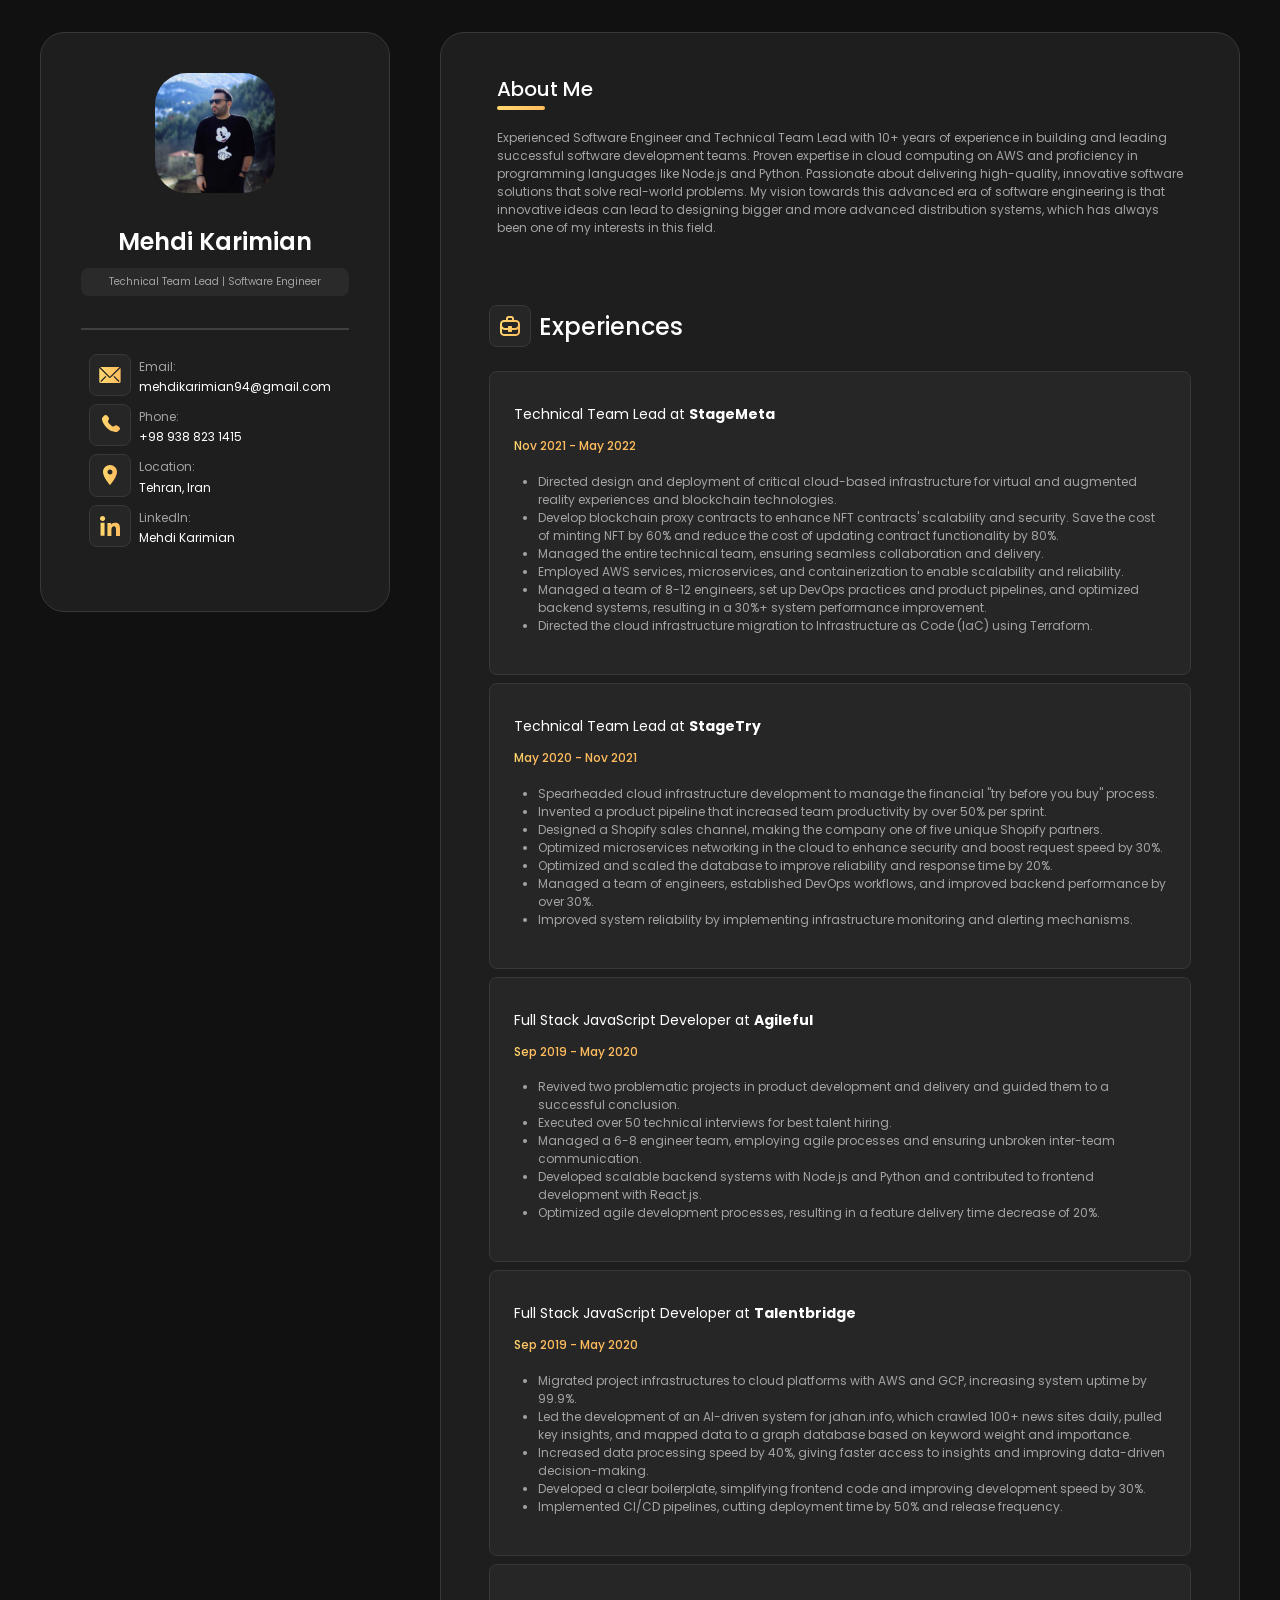
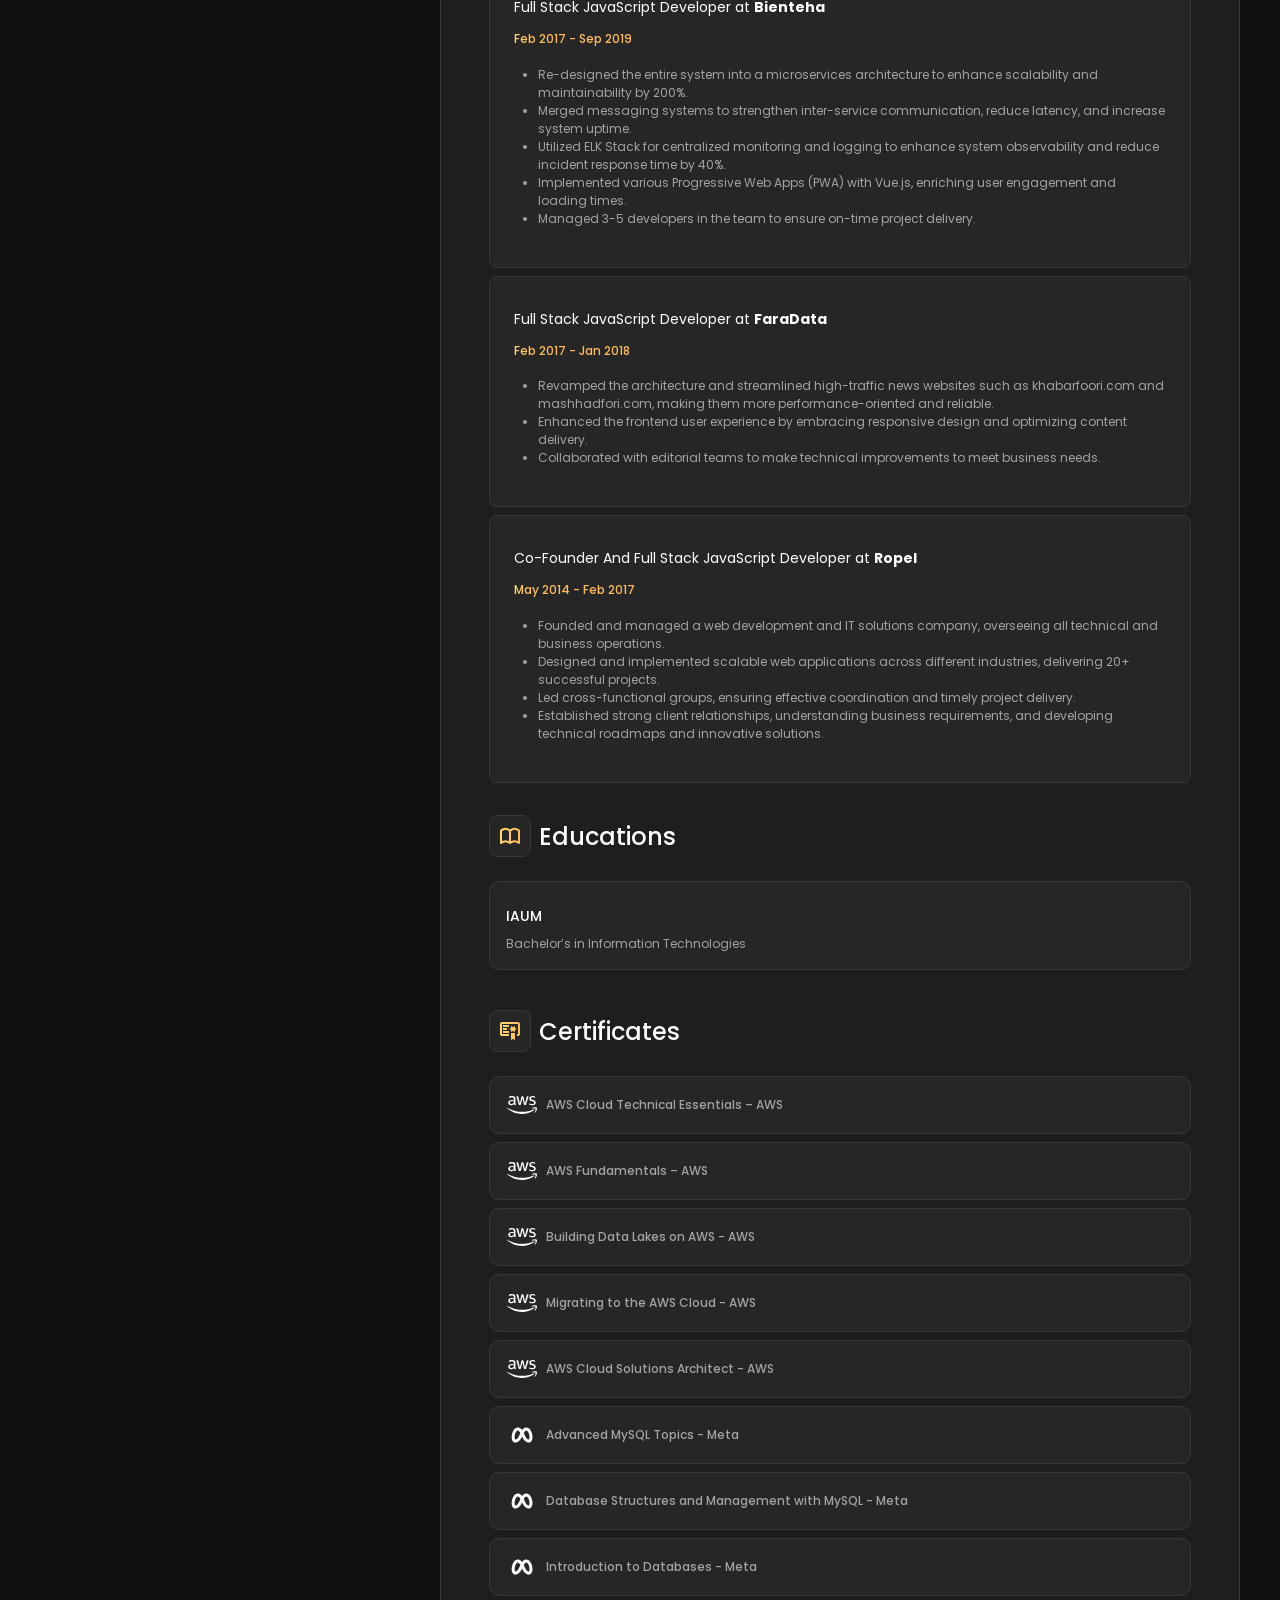
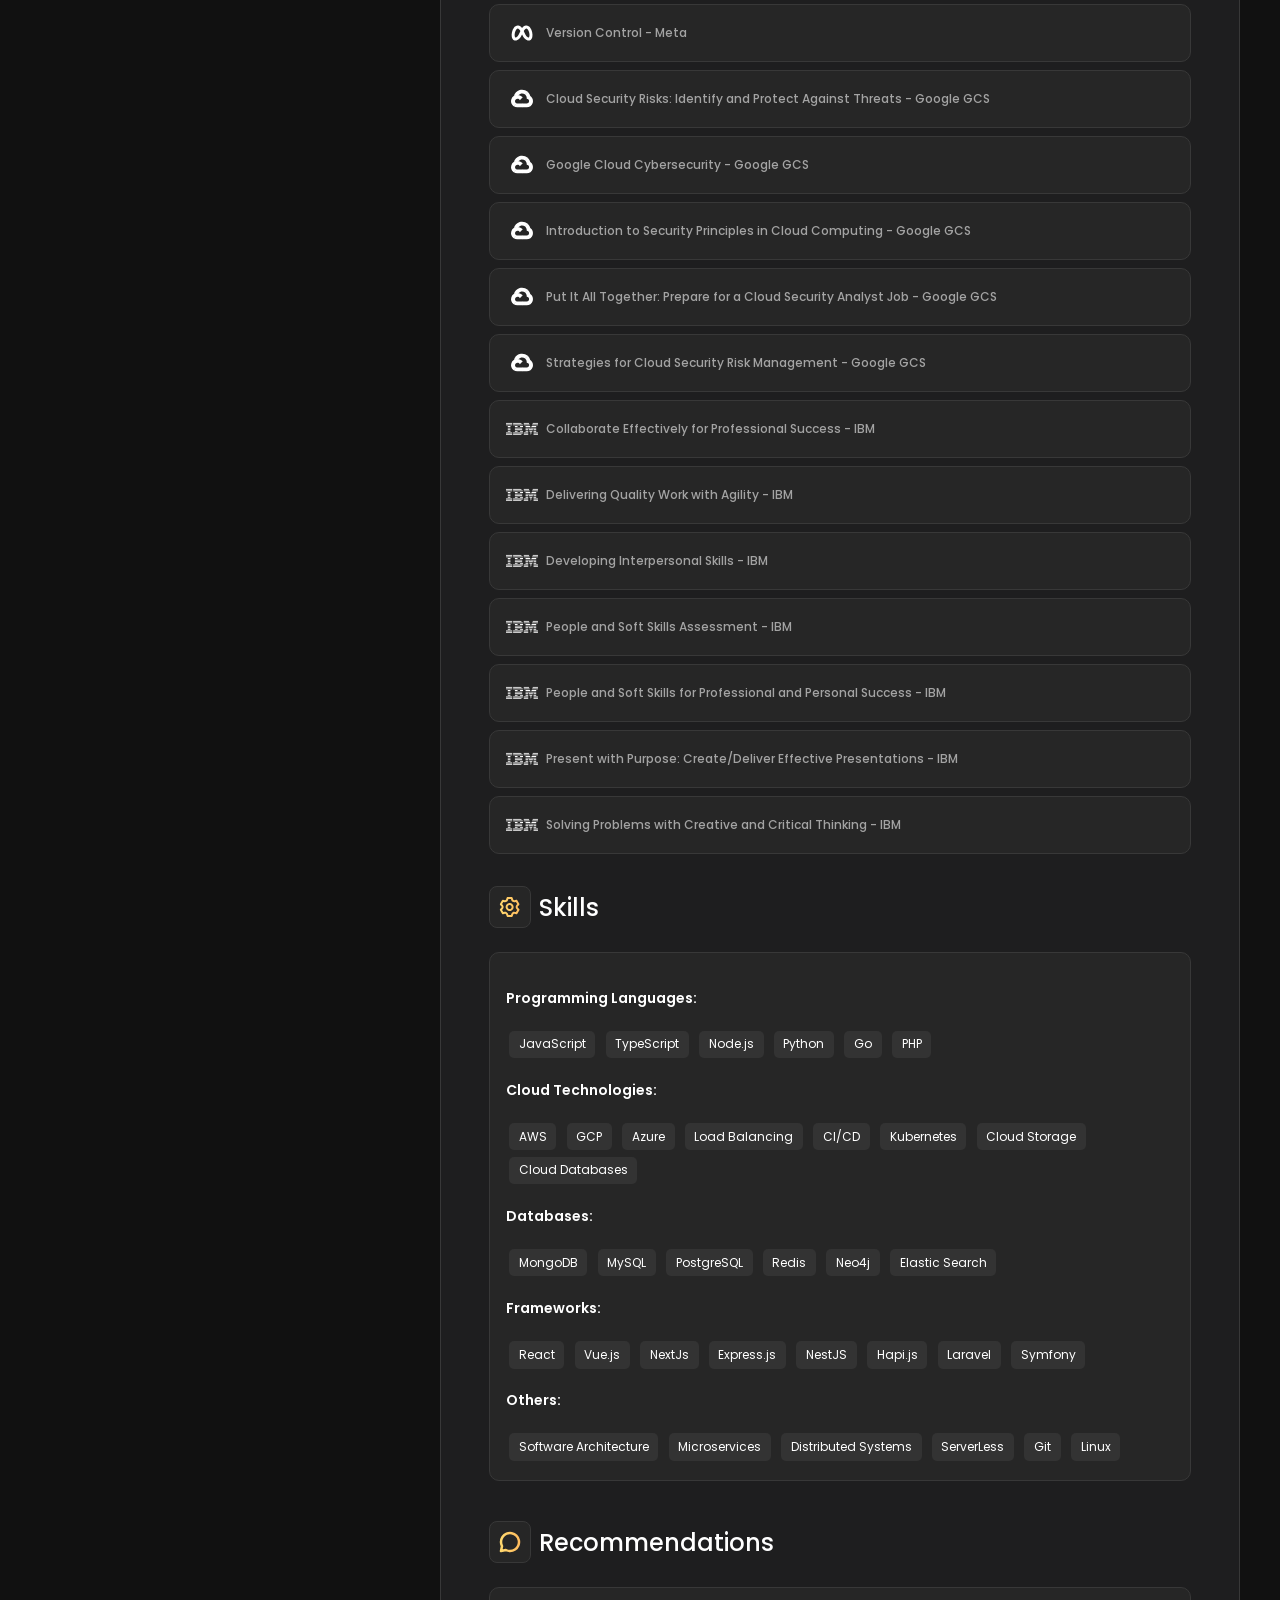
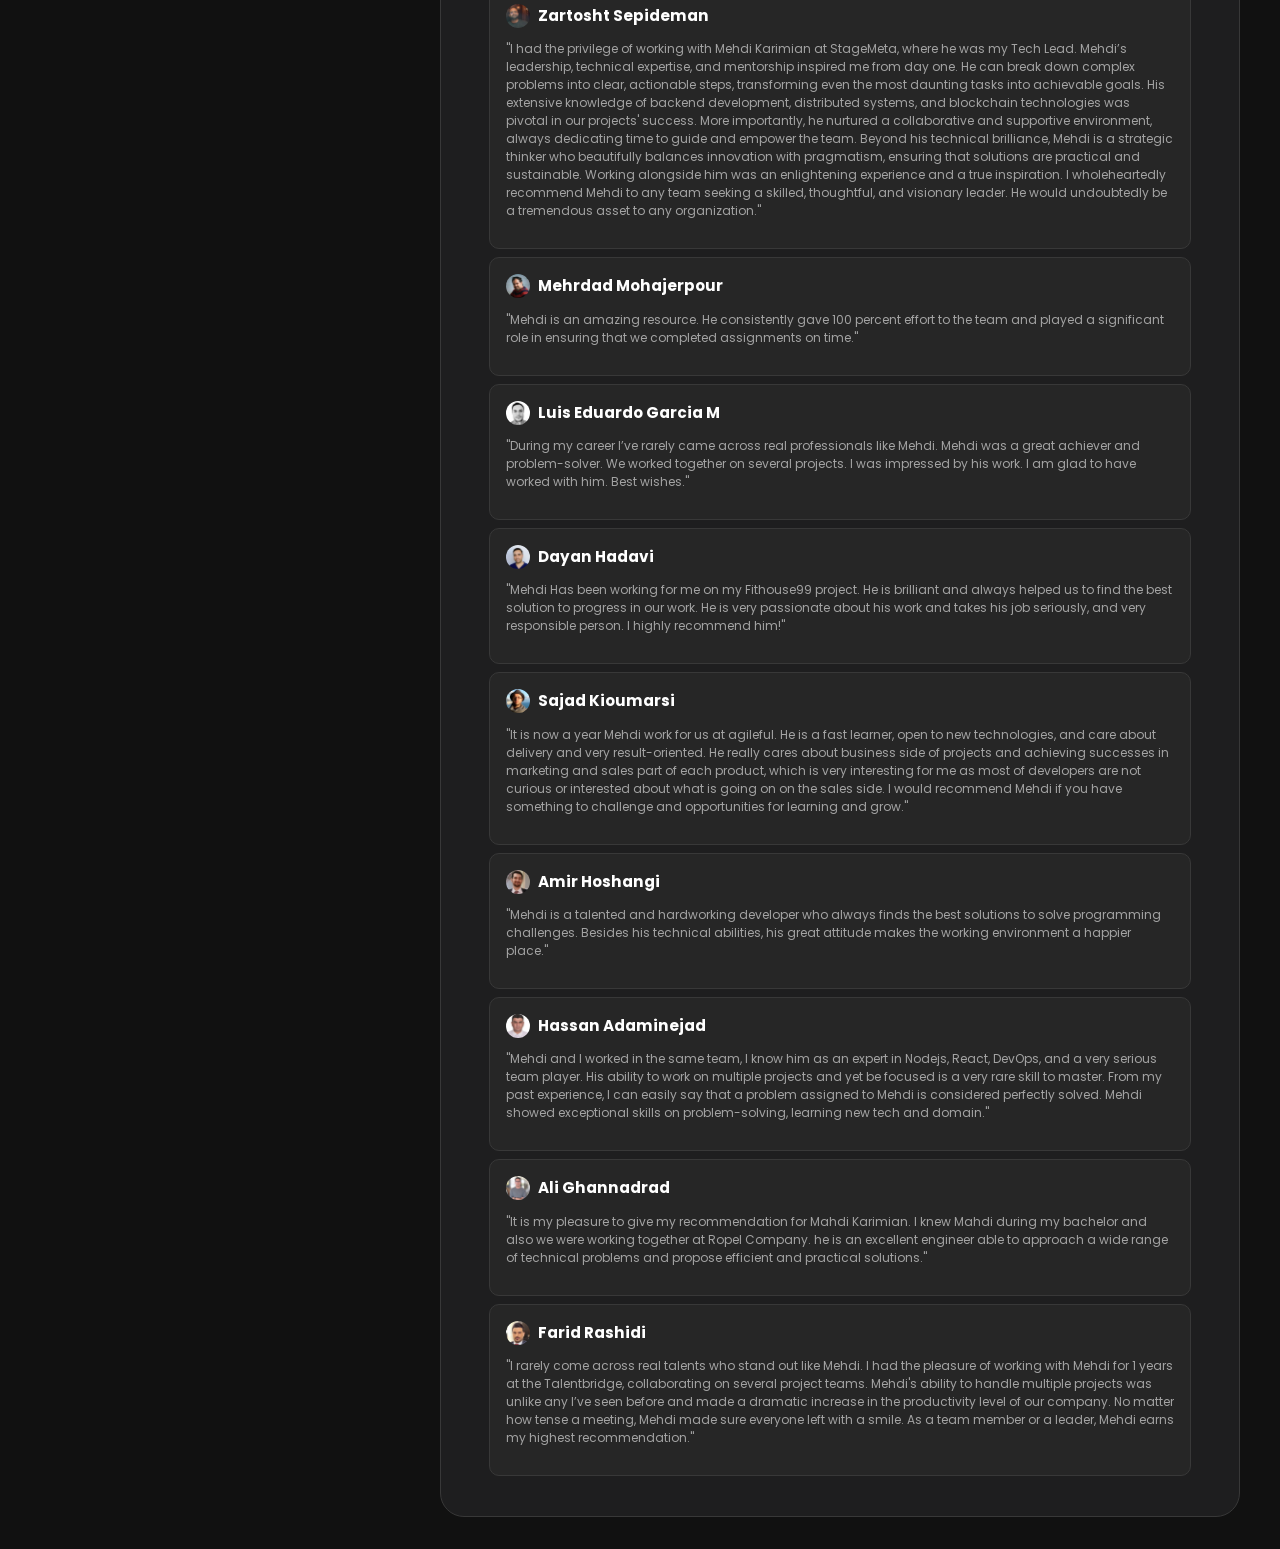
==== commit 3871cbe7: "fix" ====
--- a/index.html
+++ b/index.html
@@ -84,7 +84,7 @@
         </section>
         <section class="experiences">
           <h3>
-            <img src="images/fluent_briefcase-12-regular.svg" />Experiences
+            <div class="icon-wrapper"><img src="images/fluent_briefcase-12-regular.svg" /></div>Experiences
           </h3>
           <div class="experience-card">
             <h4>Technical Team Lead at <strong>StageMeta</strong></h4>
@@ -288,7 +288,7 @@
         </section>
 
         <section class="educations">
-          <h3><img src="images/majesticons_book-open-line.svg" />Educations</h3>
+          <h3><div class="icon-wrapper"><img src="images/majesticons_book-open-line.svg" /></div>Educations</h3>
           <div class="educations-card">
             <h4>IAUM</h4>
             <p>Bachelor’s in Information Technologies</p>
@@ -296,7 +296,7 @@
         </section>
 
         <section class="certificates">
-          <h3><img src="images/mdi_certificate-outline.svg" />Certificates</h3>
+          <h3><div class="icon-wrapper"><img src="images/mdi_certificate-outline.svg" /></div>Certificates</h3>
           <ul>
             <li class="certificates-card">
               <img src="images/aws.svg" /><a
@@ -433,7 +433,7 @@
         </section>
 
         <section class="skills">
-          <h3><img src="images/uil_setting.svg" />Skills</h3>
+          <h3><div class="icon-wrapper"><img src="images/uil_setting.svg" /></div>Skills</h3>
           <div class="skills-card">
             <div>
               <h4>Programming Languages:</h4>
@@ -489,7 +489,7 @@
 
         <section class="recommendations">
           <h3>
-            <img src="images/iconamoon_comment-bold.svg" />Recommendations
+            <div class="icon-wrapper"><img src="images/iconamoon_comment-bold.svg" /></div>Recommendations
           </h3>
           <div class="recommendation-card">
             <a href="https://www.linkedin.com/in/zartoshtsepideman">
--- a/styles.css
+++ b/styles.css
@@ -23,10 +23,9 @@
   }
   
   .sidebar {
-    width: 300px;
+    width: 350px;
     position: fixed;
     padding: 0rem;
-    background-color: #1b1b1b;
     border-radius: 10px;
     margin-right: 2rem;
     text-align: center;
@@ -34,6 +33,9 @@
 
   .sidebar .fixed {
     padding: 2.5rem;
+    border-radius: 1.5rem;
+    border: 1px solid #383838;
+    background: #1E1E1F;
   }
   
   .profile-pic {
@@ -126,14 +128,29 @@
   .experiences h3, .educations h3, .certificates h3, .skills h3, .recommendations h3  {
     display: flex;
     margin: 1.5rem 0rem;
-  }
-
-  .experiences img, .educations img, .certificates img, .skills img, .recommendations img  {
-    margin: 0rem 0.6rem;
+    align-items: center;
+  }
+
+  .experiences .icon-wrapper, .educations .icon-wrapper, .certificates .icon-wrapper, .skills .icon-wrapper, .recommendations .icon-wrapper  {
+    border-radius: 0.5rem;
+    border: 1px solid #383838;
+    display: flex;
+    padding: 0.5rem;
+    align-items: center;
+    gap: 0.625rem;
+    background: #262626;
+    margin-right: 0.5rem;
   }
 
   main {
-    margin-left: 350px;
+    margin-left: 400px;
+    border-radius: 1.5rem;
+    border: 1px solid #383838;
+    background: #1E1E1F;
+    display: flex;
+    padding: 2rem 3rem;
+    flex-direction: column;
+    flex: 1 0 0;
   }
   
   h3 {
@@ -172,10 +189,12 @@
   }
   
   .experience-card {
-    background-color: #1c1c1c;
     padding: 1.5rem;
     border-radius: 10px;
     margin-bottom: 0.5rem;
+    border-radius: 0.5rem;
+    border: 1px solid #383838;
+    background: #262626;
   }
   .experiences div:nth-of-type(1) {
     margin-top: 0px !important;
@@ -225,6 +244,8 @@
     padding: 1rem;
     border-radius: 10px;
     margin-bottom: 1rem;
+    border: 1px solid #383838;
+    background: #262626;
   }
 
   .educations h4 {
@@ -256,6 +277,8 @@
     display: flex;
     margin-bottom: 0.5rem;
     align-items: center;
+    border: 1px solid #383838;
+    background: #262626;
   }
 
   .certificates li img {
@@ -288,6 +311,8 @@
     padding: 1rem;
     border-radius: 10px;
     margin-bottom: 1rem;
+    border: 1px solid #383838;
+    background: #262626;
   }
 
   .skills .skills-card h4 {
@@ -296,10 +321,6 @@
     font-style: normal;
     font-weight: 600;
     line-height: normal;
-  }
-
-  .skills div {
-    margin-bottom: 1rem;
   }
   
   .skills span {
@@ -320,7 +341,9 @@
     background: #1e1e1e;
     padding: 1rem;
     border-radius: 10px;
-    margin-bottom: 2rem;
+    margin-bottom: 0.5rem;
+    border: 1px solid #383838;
+    background: #262626;
   }
 
   .recommendation-card h4 {
@@ -369,8 +392,8 @@
       width: 100%;
       position: relative;
       margin-right: 0;
-      margin-bottom: 2rem;
       margin: 0px;
+      margin-bottom: 1rem;
     }
   
     main {
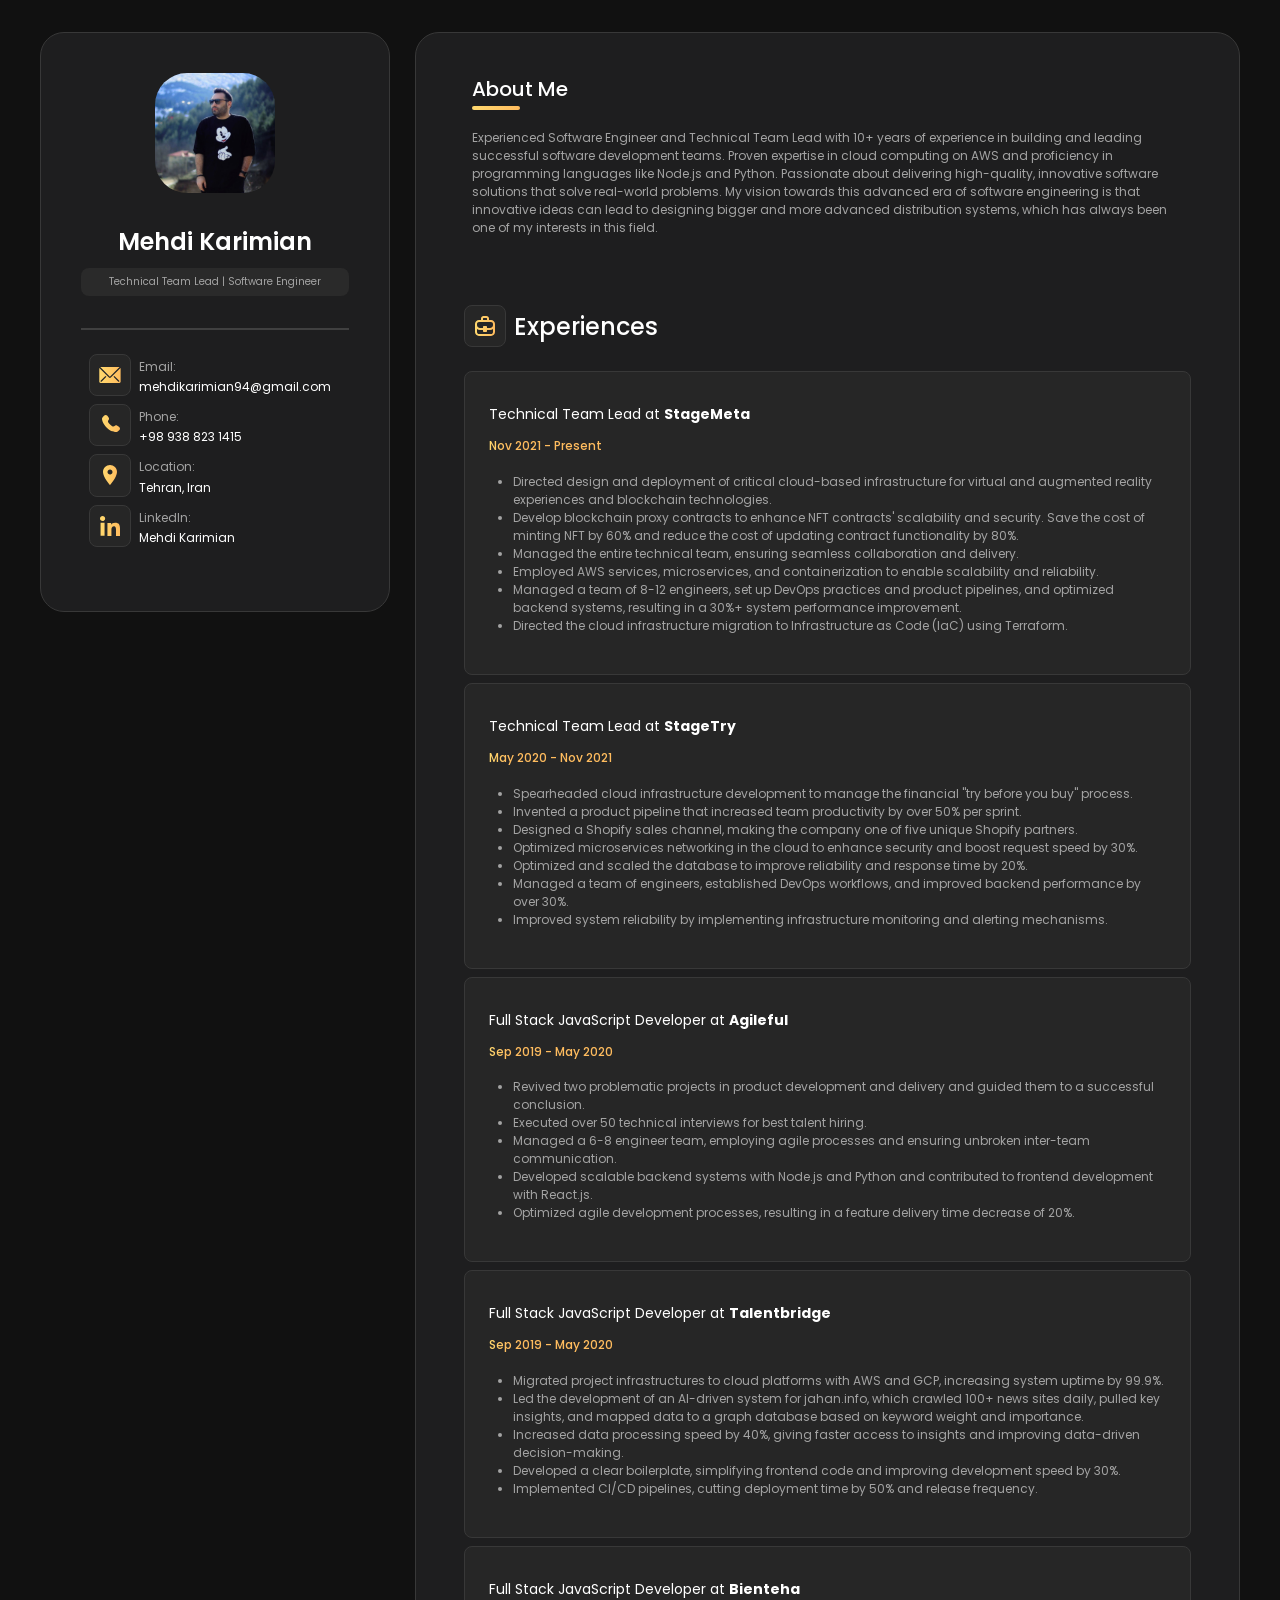
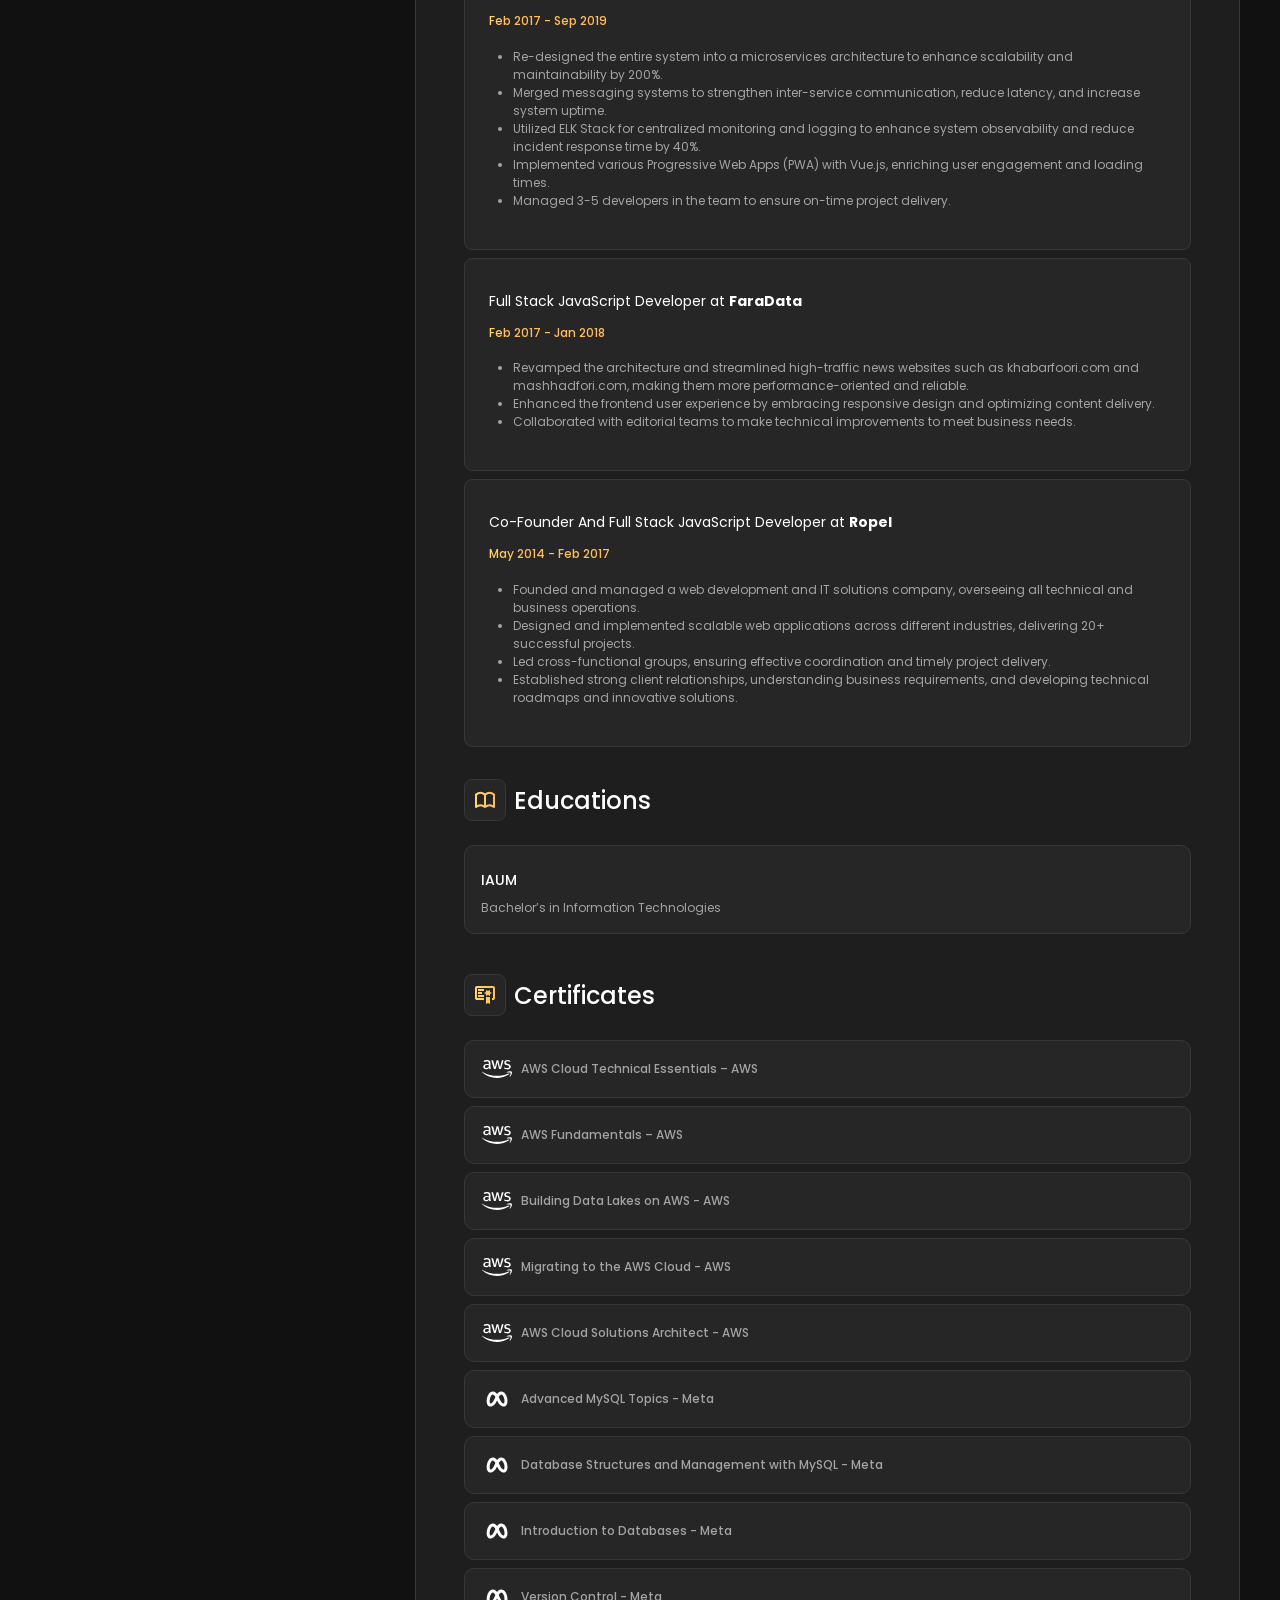
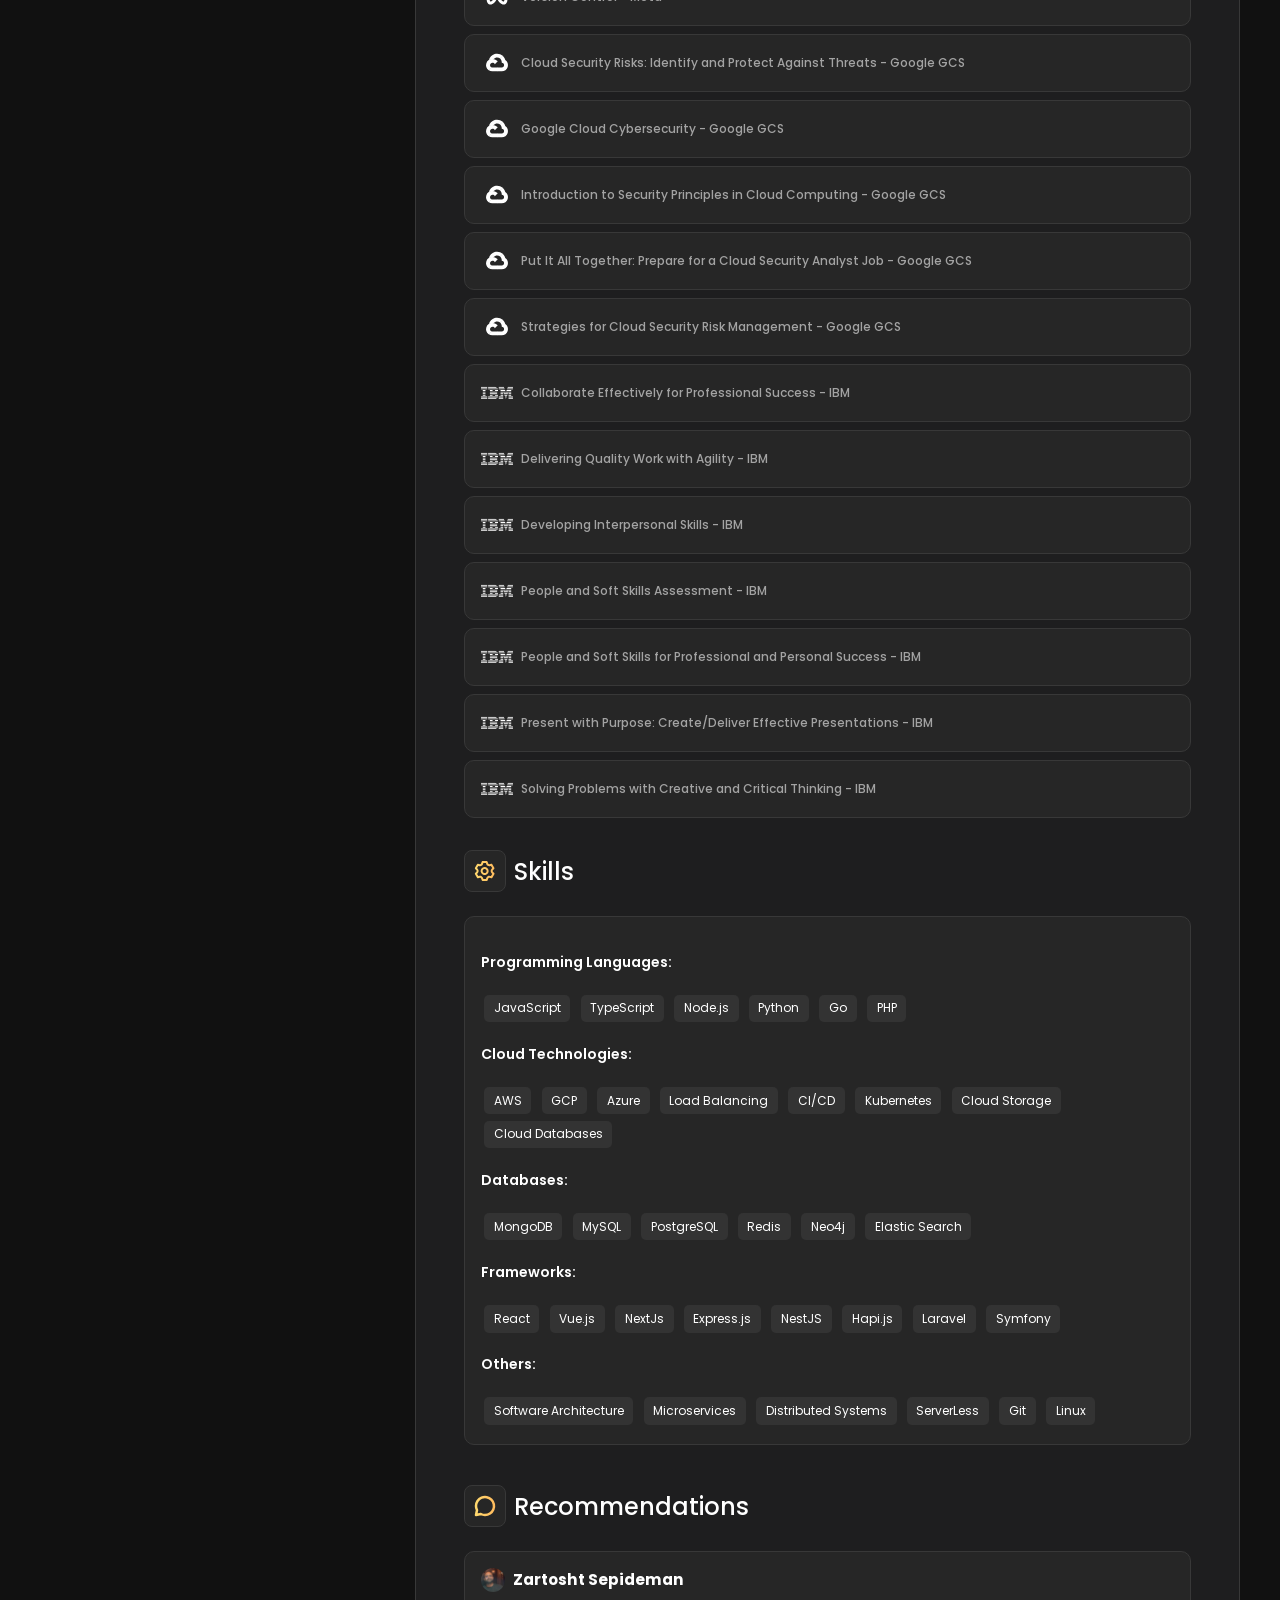
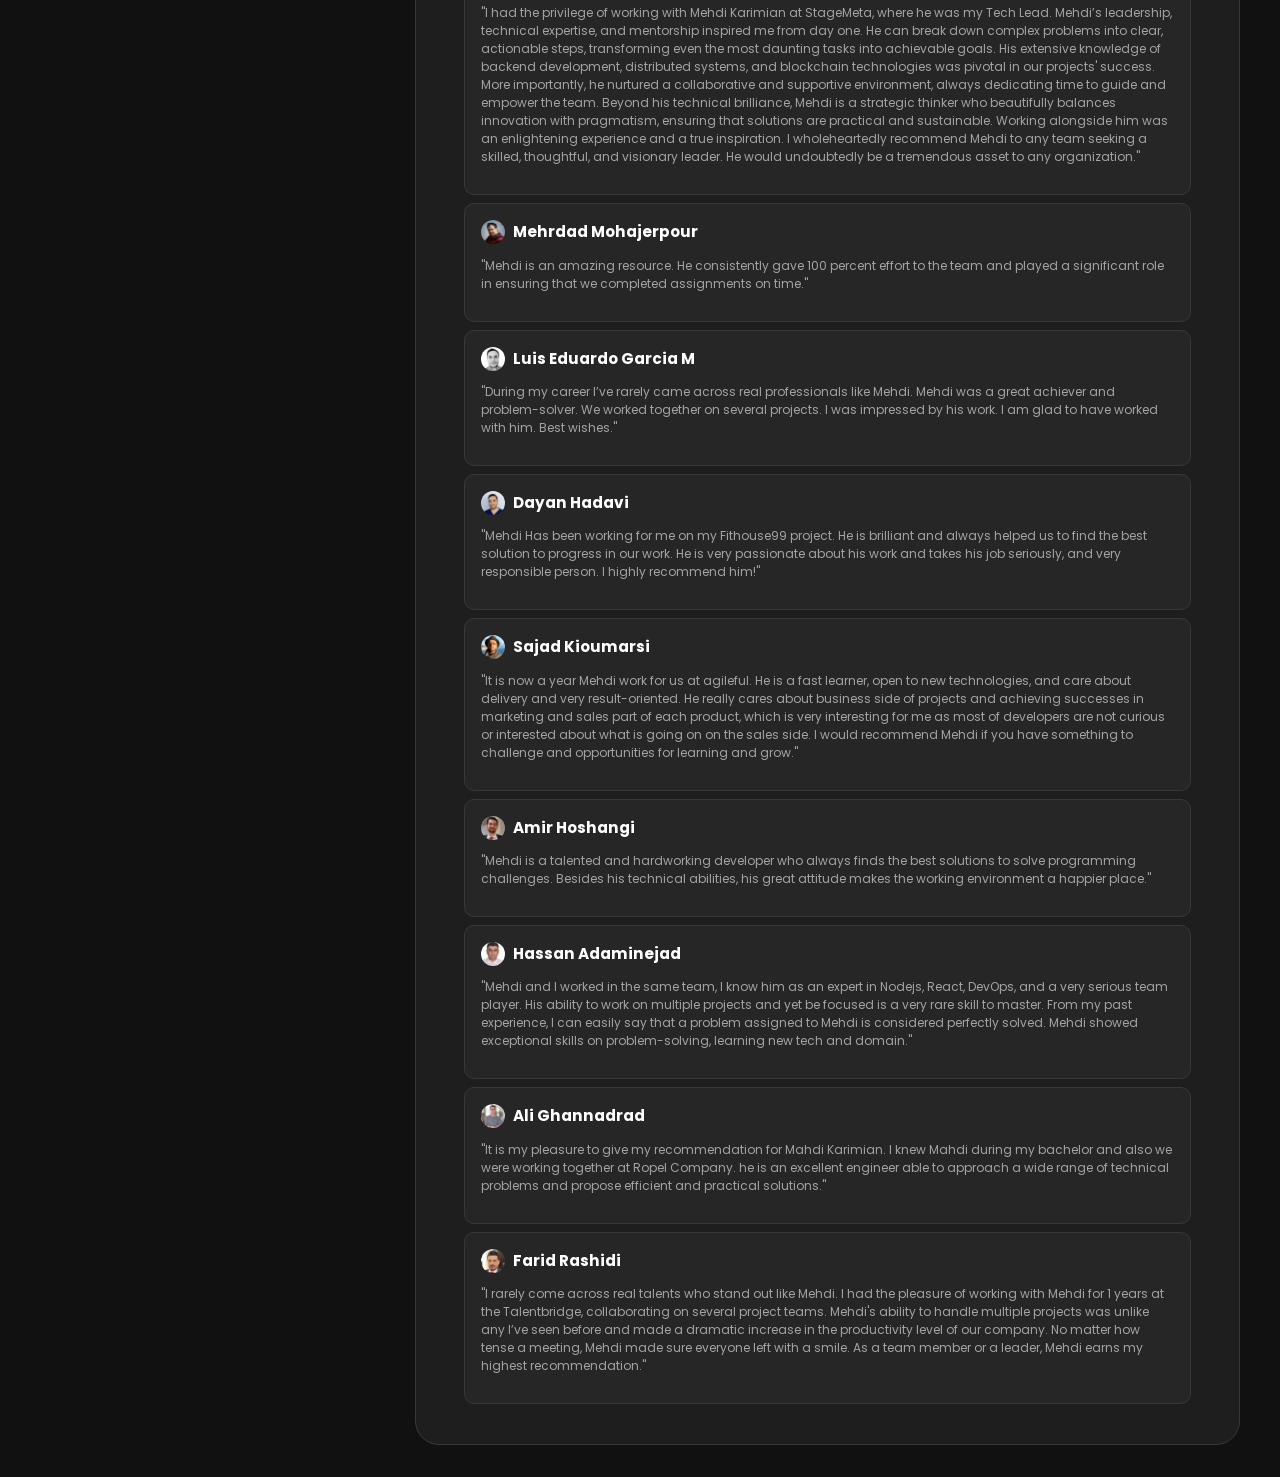
==== commit 4e04a0e2: "fix" ====
--- a/index.html
+++ b/index.html
@@ -88,7 +88,7 @@
           </h3>
           <div class="experience-card">
             <h4>Technical Team Lead at <strong>StageMeta</strong></h4>
-            <span class="date">Nov 2021 - May 2022</span>
+            <span class="date">Nov 2021 - Present</span>
             <ul>
               <li>
                 Directed design and deployment of critical cloud-based
--- a/styles.css
+++ b/styles.css
@@ -143,7 +143,7 @@
   }
 
   main {
-    margin-left: 400px;
+    margin-left: 375px;
     border-radius: 1.5rem;
     border: 1px solid #383838;
     background: #1E1E1F;
@@ -395,9 +395,13 @@
       margin: 0px;
       margin-bottom: 1rem;
     }
+    .sidebar .fixed {
+      padding: 1.25rem;
+    }
   
     main {
       margin-left: 0;
+      padding: 1.25rem;
     }
   
     .summary {
